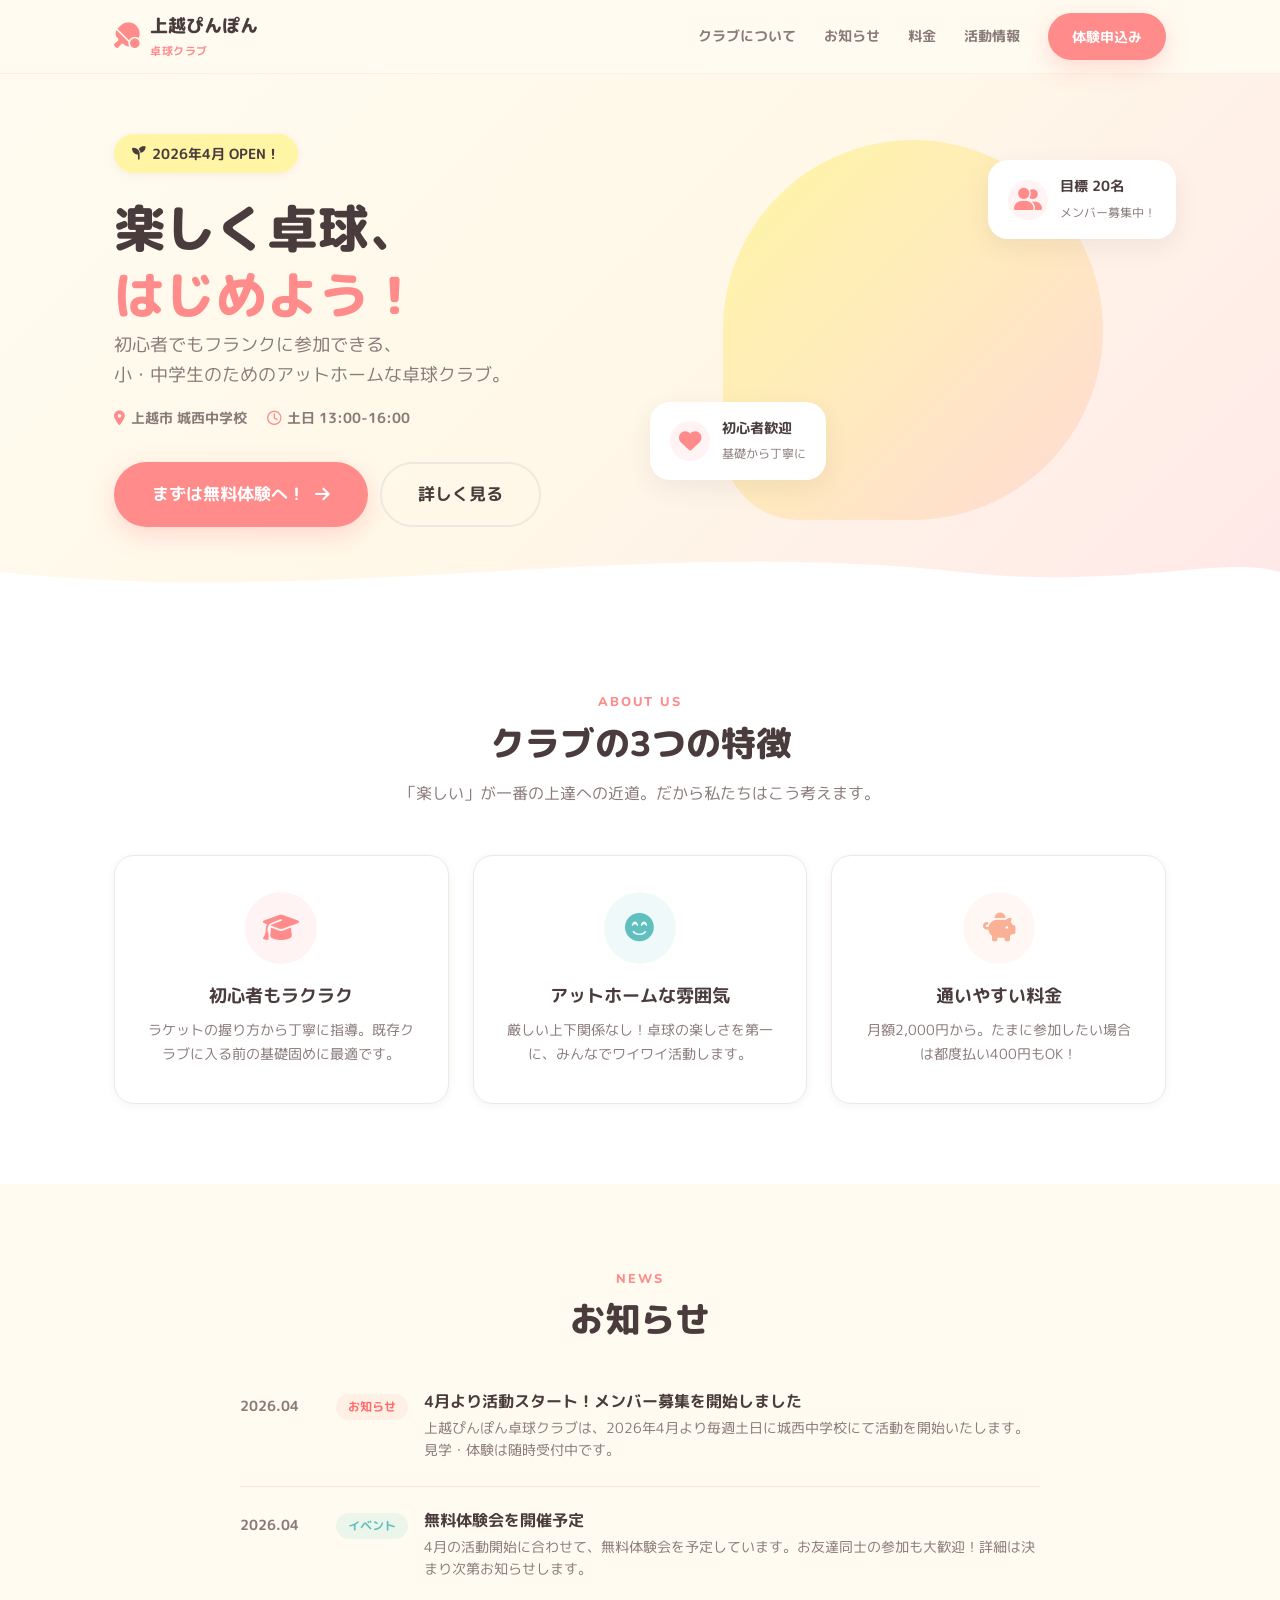
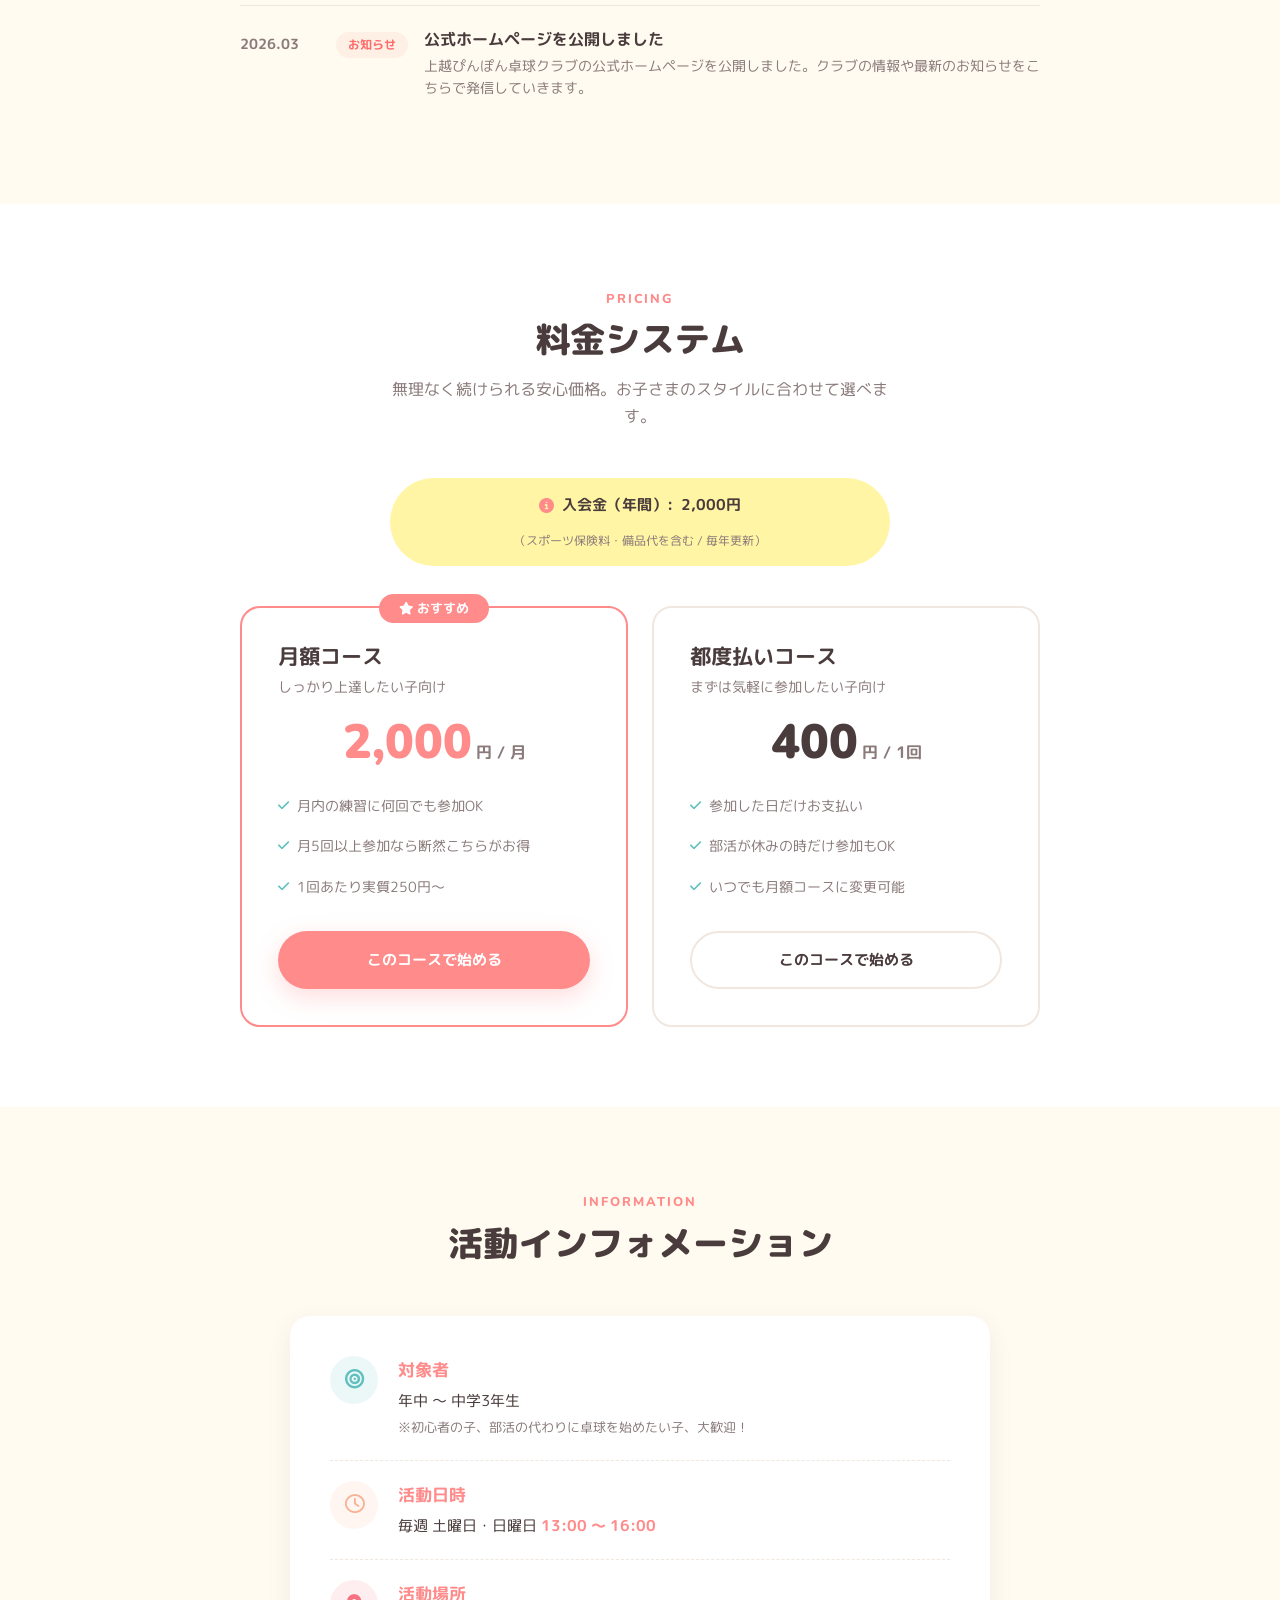
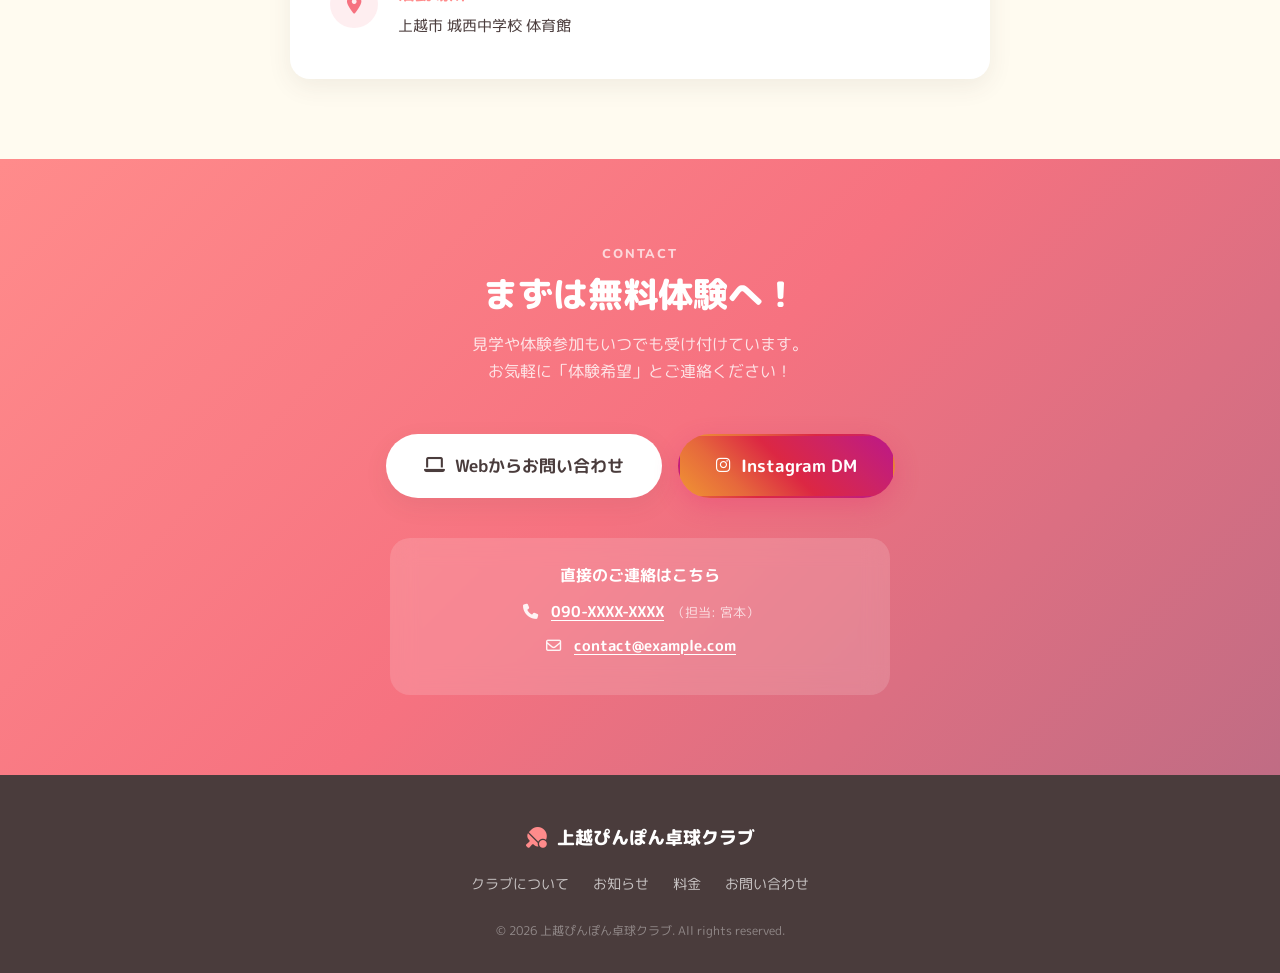
==== index.html @ fdb5f039 "Add files via upload" ====
<!DOCTYPE html>
<html lang="ja">

<head>
    <meta charset="UTF-8">
    <meta name="viewport" content="width=device-width, initial-scale=1.0">
    <title>上越ぴんぽん卓球クラブ | 初心者歓迎の小中学生向け卓球クラブ</title>
    <meta name="description" content="上越市城西中学校で活動する、小中学生向けの初心者歓迎卓球クラブ。土日13時〜16時、月額2,000円から。基礎から楽しく学べます！">
    <meta property="og:title" content="上越ぴんぽん卓球クラブ | 初心者歓迎">
    <meta property="og:description" content="上越市の小中学生向け卓球クラブ。土日開催、月額2,000円から。">
    <meta property="og:type" content="website">
    <link rel="stylesheet" href="style.css">
    <link rel="stylesheet" href="responsive.css">
    <link rel="preconnect" href="https://fonts.googleapis.com">
    <link rel="preconnect" href="https://fonts.gstatic.com" crossorigin>
    <link
        href="https://fonts.googleapis.com/css2?family=M+PLUS+Rounded+1c:wght@300;400;700;800&family=Nunito:wght@700;800&display=swap"
        rel="stylesheet">
    <link rel="stylesheet" href="https://cdnjs.cloudflare.com/ajax/libs/font-awesome/6.4.0/css/all.min.css">

    <!-- 構造化データ (SEO: Googleにクラブ情報を伝える) -->
    <script type="application/ld+json">
    {
        "@context": "https://schema.org",
        "@type": "SportsClub",
        "name": "上越ぴんぽん卓球クラブ",
        "sport": "卓球",
        "description": "上越市の小中学生向け初心者歓迎卓球クラブ",
        "address": {
            "@type": "PostalAddress",
            "addressLocality": "上越市",
            "addressRegion": "新潟県"
        }
    }
    </script>
</head>

<body>
    <!-- ヘッダー -->
    <header class="header">
        <div class="container header-container">
            <a href="#" class="logo">
                <span class="logo-icon"><i class="fa-solid fa-table-tennis-paddle-ball"></i></span>
                <span class="logo-text">上越ぴんぽん<span class="logo-sub">卓球クラブ</span></span>
            </a>
            <nav class="nav-links" id="navLinks">
                <a href="#about">クラブについて</a>
                <a href="#news">お知らせ</a>
                <a href="#pricing">料金</a>
                <a href="#info">活動情報</a>
                <a href="#contact" class="btn btn-primary btn-sm">体験申込み</a>
            </nav>
            <button class="hamburger" id="hamburger" aria-label="メニュー">
                <span></span><span></span><span></span>
            </button>
        </div>
    </header>

    <main>
        <!-- ヒーローセクション -->
        <section class="hero">
            <div class="container hero-container">
                <div class="hero-text">
                    <div class="badge"><i class="fa-solid fa-seedling"></i> 2026年4月 OPEN！</div>
                    <h1>楽しく卓球、<br><span class="highlight">はじめよう！</span></h1>
                    <p class="hero-desc">初心者でもフランクに参加できる、<br>小・中学生のためのアットホームな卓球クラブ。</p>
                    <div class="hero-meta">
                        <span><i class="fa-solid fa-location-dot"></i> 上越市 城西中学校</span>
                        <span><i class="fa-regular fa-clock"></i> 土日 13:00-16:00</span>
                    </div>
                    <div class="hero-actions">
                        <a href="#contact" class="btn btn-primary btn-lg">まずは無料体験へ！ <i
                                class="fa-solid fa-arrow-right"></i></a>
                        <a href="#about" class="btn btn-outline btn-lg">詳しく見る</a>
                    </div>
                </div>
                <div class="hero-visual">
                    <div class="hero-img-wrapper">
                        <img src="hero-illustration.png" alt="卓球を楽しむ子どもたちのイラスト" class="hero-img"
                            onerror="this.style.display='none'">
                    </div>
                    <div class="floating-card floating-card-1">
                        <i class="fa-solid fa-user-group"></i>
                        <div>
                            <strong>目標 20名</strong>
                            <small>メンバー募集中！</small>
                        </div>
                    </div>
                    <div class="floating-card floating-card-2">
                        <i class="fa-solid fa-heart"></i>
                        <div>
                            <strong>初心者歓迎</strong>
                            <small>基礎から丁寧に</small>
                        </div>
                    </div>
                </div>
            </div>
            <div class="hero-wave">
                <svg viewBox="0 0 1440 120" preserveAspectRatio="none">
                    <path d="M0,80 C360,120 720,40 1080,80 C1260,100 1380,60 1440,80 L1440,120 L0,120 Z"
                        fill="#ffffff" />
                </svg>
            </div>
        </section>

        <!-- クラブについてセクション -->
        <section id="about" class="section section-white">
            <div class="container">
                <div class="section-header">
                    <span class="section-label">About Us</span>
                    <h2 class="section-title">クラブの3つの特徴</h2>
                    <p class="section-subtitle">「楽しい」が一番の上達への近道。だから私たちはこう考えます。</p>
                </div>
                <div class="feature-grid">
                    <div class="feature-card">
                        <div class="feature-icon-wrap" style="--accent: #FF8B8B;">
                            <i class="fa-solid fa-graduation-cap"></i>
                        </div>
                        <h3>初心者もラクラク</h3>
                        <p>ラケットの握り方から丁寧に指導。既存クラブに入る前の基礎固めに最適です。</p>
                    </div>
                    <div class="feature-card">
                        <div class="feature-icon-wrap" style="--accent: #61C0BF;">
                            <i class="fa-solid fa-face-smile-beam"></i>
                        </div>
                        <h3>アットホームな雰囲気</h3>
                        <p>厳しい上下関係なし！卓球の楽しさを第一に、みんなでワイワイ活動します。</p>
                    </div>
                    <div class="feature-card">
                        <div class="feature-icon-wrap" style="--accent: #F8B195;">
                            <i class="fa-solid fa-piggy-bank"></i>
                        </div>
                        <h3>通いやすい料金</h3>
                        <p>月額2,000円から。たまに参加したい場合は都度払い400円もOK！</p>
                    </div>
                </div>
            </div>
        </section>

        <!-- ニュースセクション -->
        <section id="news" class="section section-cream">
            <div class="container">
                <div class="section-header">
                    <span class="section-label">News</span>
                    <h2 class="section-title">お知らせ</h2>
                </div>
                <div class="news-list">
                    <article class="news-item">
                        <div class="news-date">
                            <span class="news-month">2026.04</span>
                        </div>
                        <div class="news-tag tag-info">お知らせ</div>
                        <div class="news-content">
                            <h3>4月より活動スタート！メンバー募集を開始しました</h3>
                            <p>上越ぴんぽん卓球クラブは、2026年4月より毎週土日に城西中学校にて活動を開始いたします。見学・体験は随時受付中です。</p>
                        </div>
                    </article>
                    <article class="news-item">
                        <div class="news-date">
                            <span class="news-month">2026.04</span>
                        </div>
                        <div class="news-tag tag-event">イベント</div>
                        <div class="news-content">
                            <h3>無料体験会を開催予定</h3>
                            <p>4月の活動開始に合わせて、無料体験会を予定しています。お友達同士の参加も大歓迎！詳細は決まり次第お知らせします。</p>
                        </div>
                    </article>
                    <article class="news-item">
                        <div class="news-date">
                            <span class="news-month">2026.03</span>
                        </div>
                        <div class="news-tag tag-info">お知らせ</div>
                        <div class="news-content">
                            <h3>公式ホームページを公開しました</h3>
                            <p>上越ぴんぽん卓球クラブの公式ホームページを公開しました。クラブの情報や最新のお知らせをこちらで発信していきます。</p>
                        </div>
                    </article>
                </div>
            </div>
        </section>

        <!-- 料金セクション -->
        <section id="pricing" class="section section-white">
            <div class="container">
                <div class="section-header">
                    <span class="section-label">Pricing</span>
                    <h2 class="section-title">料金システム</h2>
                    <p class="section-subtitle">無理なく続けられる安心価格。お子さまのスタイルに合わせて選べます。</p>
                </div>

                <div class="pricing-initial">
                    <i class="fa-solid fa-circle-info"></i>
                    入会金（年間）: <strong>2,000円</strong>
                    <span class="pricing-note">（スポーツ保険料・備品代を含む / 毎年更新）</span>
                </div>

                <div class="pricing-grid">
                    <div class="pricing-card pricing-card-recommended">
                        <div class="pricing-recommend-label"><i class="fa-solid fa-star"></i> おすすめ</div>
                        <div class="pricing-card-header">
                            <h3>月額コース</h3>
                            <p class="pricing-desc">しっかり上達したい子向け</p>
                        </div>
                        <div class="pricing-amount">
                            <span class="pricing-number">2,000</span>
                            <span class="pricing-unit">円 / 月</span>
                        </div>
                        <ul class="pricing-features">
                            <li><i class="fa-solid fa-check"></i> 月内の練習に何回でも参加OK</li>
                            <li><i class="fa-solid fa-check"></i> 月5回以上参加なら断然こちらがお得</li>
                            <li><i class="fa-solid fa-check"></i> 1回あたり実質250円〜</li>
                        </ul>
                        <a href="#contact" class="btn btn-primary btn-block">このコースで始める</a>
                    </div>

                    <div class="pricing-card">
                        <div class="pricing-card-header">
                            <h3>都度払いコース</h3>
                            <p class="pricing-desc">まずは気軽に参加したい子向け</p>
                        </div>
                        <div class="pricing-amount">
                            <span class="pricing-number">400</span>
                            <span class="pricing-unit">円 / 1回</span>
                        </div>
                        <ul class="pricing-features">
                            <li><i class="fa-solid fa-check"></i> 参加した日だけお支払い</li>
                            <li><i class="fa-solid fa-check"></i> 部活が休みの時だけ参加もOK</li>
                            <li><i class="fa-solid fa-check"></i> いつでも月額コースに変更可能</li>
                        </ul>
                        <a href="#contact" class="btn btn-outline btn-block">このコースで始める</a>
                    </div>
                </div>
            </div>
        </section>

        <!-- 活動インフォメーションセクション -->
        <section id="info" class="section section-cream">
            <div class="container">
                <div class="section-header">
                    <span class="section-label">Information</span>
                    <h2 class="section-title">活動インフォメーション</h2>
                </div>
                <div class="info-card">
                    <div class="info-row">
                        <div class="info-icon" style="--accent: #61C0BF;"><i class="fa-solid fa-bullseye"></i></div>
                        <div class="info-body">
                            <strong>対象者</strong>
                            <p>年中 〜 中学3年生<br><small>※初心者の子、部活の代わりに卓球を始めたい子、大歓迎！</small></p>
                        </div>
                    </div>
                    <hr class="info-divider">
                    <div class="info-row">
                        <div class="info-icon" style="--accent: #F8B195;"><i class="fa-regular fa-clock"></i></div>
                        <div class="info-body">
                            <strong>活動日時</strong>
                            <p>毎週 土曜日・日曜日 <span class="text-accent">13:00 〜 16:00</span></p>
                        </div>
                    </div>
                    <hr class="info-divider">
                    <div class="info-row">
                        <div class="info-icon" style="--accent: #F67280;"><i class="fa-solid fa-location-dot"></i></div>
                        <div class="info-body">
                            <strong>活動場所</strong>
                            <p>上越市 城西中学校 体育館</p>
                        </div>
                    </div>
                </div>
            </div>
        </section>

        <!-- お問い合わせセクション -->
        <section id="contact" class="section section-contact">
            <div class="container">
                <div class="section-header">
                    <span class="section-label" style="color: rgba(255,255,255,0.7);">Contact</span>
                    <h2 class="section-title" style="color: white;">まずは無料体験へ！</h2>
                    <p class="section-subtitle" style="color: rgba(255,255,255,0.8);">
                        見学や体験参加もいつでも受け付けています。<br>お気軽に「体験希望」とご連絡ください！</p>
                </div>

                <div class="contact-buttons">
                    <a href="#" class="btn btn-white btn-lg"><i class="fa-solid fa-laptop"></i> Webからお問い合わせ</a>
                    <a href="#" class="btn btn-instagram btn-lg"><i class="fa-brands fa-instagram"></i> Instagram DM</a>
                </div>

                <div class="contact-direct">
                    <h3>直接のご連絡はこちら</h3>
                    <div class="contact-items">
                        <p><i class="fa-solid fa-phone"></i> <a href="tel:090-0000-0000">090-XXXX-XXXX</a> <small>（担当:
                                宮本）</small></p>
                        <p><i class="fa-regular fa-envelope"></i> <a
                                href="mailto:example@example.com">contact@example.com</a></p>
                    </div>
                </div>
            </div>
        </section>
    </main>

    <!-- フッター -->
    <footer class="footer">
        <div class="container footer-container">
            <div class="footer-logo">
                <i class="fa-solid fa-table-tennis-paddle-ball"></i>
                <span>上越ぴんぽん卓球クラブ</span>
            </div>
            <div class="footer-links">
                <a href="#about">クラブについて</a>
                <a href="#news">お知らせ</a>
                <a href="#pricing">料金</a>
                <a href="#contact">お問い合わせ</a>
            </div>
            <p class="footer-copy">&copy; 2026 上越ぴんぽん卓球クラブ. All rights reserved.</p>
        </div>
    </footer>

    <!-- スクリプト -->
    <script>
        // スクロールアニメーション
        document.addEventListener("DOMContentLoaded", () => {
            const observer = new IntersectionObserver((entries) => {
                entries.forEach((entry) => {
                    if (entry.isIntersecting) {
                        entry.target.classList.add("visible");
                    }
                });
            }, { threshold: 0.1 });

            document.querySelectorAll('.section, .feature-card, .news-item, .pricing-card, .info-row').forEach((el) => {
                el.classList.add('fade-in');
                observer.observe(el);
            });

            // ハンバーガーメニュー (スマホ用)
            const hamburger = document.getElementById('hamburger');
            const navLinks = document.getElementById('navLinks');
            hamburger.addEventListener('click', () => {
                hamburger.classList.toggle('active');
                navLinks.classList.toggle('open');
            });

            // スムーススクロール
            document.querySelectorAll('a[href^="#"]').forEach(anchor => {
                anchor.addEventListener('click', function (e) {
                    e.preventDefault();
                    const target = document.querySelector(this.getAttribute('href'));
                    if (target) {
                        target.scrollIntoView({ behavior: 'smooth', block: 'start' });
                        // スマホ時はメニューを閉じる
                        hamburger.classList.remove('active');
                        navLinks.classList.remove('open');
                    }
                });
            });
        });
    </script>
</body>

</html>
---- style.css ----
/* === 上越ぴんぽん卓球クラブ - メインスタイルシート === */

/* カラーパレット (案4: ウォーム・アットホーム / イエロー系) */
:root {
    --color-primary: #FF8B8B;
    --color-primary-dark: #FF6B6B;
    --color-primary-light: rgba(255, 139, 139, 0.1);
    --color-secondary: #FFF5A5;
    --color-secondary-dark: #FFE066;
    --color-bg: #FFFBF0;
    --color-white: #FFFFFF;
    --color-text: #4A3C3C;
    --color-text-light: #8A7A7A;
    --color-border: #F0E8E0;
    --color-accent-teal: #61C0BF;
    --color-accent-peach: #F8B195;
    --color-accent-rose: #F67280;

    --font-body: 'M PLUS Rounded 1c', sans-serif;
    --font-heading: 'Nunito', 'M PLUS Rounded 1c', sans-serif;

    --shadow-sm: 0 2px 8px rgba(74, 60, 60, 0.06);
    --shadow-md: 0 8px 24px rgba(74, 60, 60, 0.08);
    --shadow-lg: 0 16px 48px rgba(74, 60, 60, 0.12);
    --shadow-primary: 0 8px 24px rgba(255, 139, 139, 0.3);

    --radius-sm: 12px;
    --radius-md: 20px;
    --radius-lg: 28px;
    --radius-full: 50px;

    --transition: 0.3s cubic-bezier(0.4, 0, 0.2, 1);
}

/* リセットとベース */
*,
*::before,
*::after {
    margin: 0;
    padding: 0;
    box-sizing: border-box;
}

html {
    scroll-behavior: smooth;
    scroll-padding-top: 80px;
}

body {
    font-family: var(--font-body);
    background-color: var(--color-bg);
    color: var(--color-text);
    line-height: 1.7;
    overflow-x: hidden;
    -webkit-font-smoothing: antialiased;
}

.container {
    max-width: 1100px;
    margin: 0 auto;
    padding: 0 24px;
}

img {
    max-width: 100%;
    height: auto;
}

a {
    color: inherit;
    text-decoration: none;
}

/* タイポグラフィ */
h1,
h2,
h3,
h4 {
    font-family: var(--font-heading);
    color: var(--color-text);
    line-height: 1.3;
}

h1 {
    font-size: clamp(2.2rem, 5vw, 3.2rem);
    font-weight: 800;
}

h2 {
    font-size: clamp(1.6rem, 3vw, 2.2rem);
    font-weight: 800;
}

h3 {
    font-size: 1.15rem;
    font-weight: 700;
}

.highlight {
    color: var(--color-primary);
}

.text-accent {
    color: var(--color-primary);
    font-weight: 700;
}

/* ===================== ボタン ===================== */
.btn {
    display: inline-flex;
    align-items: center;
    justify-content: center;
    gap: 10px;
    padding: 14px 32px;
    border-radius: var(--radius-full);
    font-family: var(--font-body);
    font-weight: 700;
    font-size: 0.95rem;
    border: 2px solid transparent;
    cursor: pointer;
    transition: var(--transition);
    text-decoration: none;
}

.btn-primary {
    background: var(--color-primary);
    color: var(--color-white);
    box-shadow: var(--shadow-primary);
}

.btn-primary:hover {
    background: var(--color-primary-dark);
    transform: translateY(-3px);
    box-shadow: 0 12px 32px rgba(255, 107, 107, 0.4);
}

.btn-outline {
    background: transparent;
    color: var(--color-text);
    border-color: var(--color-border);
}

.btn-outline:hover {
    border-color: var(--color-primary);
    color: var(--color-primary);
    transform: translateY(-2px);
}

.btn-white {
    background: var(--color-white);
    color: var(--color-text);
    box-shadow: var(--shadow-md);
}

.btn-white:hover {
    transform: translateY(-3px);
    box-shadow: var(--shadow-lg);
}

.btn-instagram {
    background: linear-gradient(45deg, #f09433, #e6683c, #dc2743, #cc2366, #bc1888);
    color: white;
    box-shadow: 0 8px 24px rgba(225, 48, 108, 0.3);
}

.btn-instagram:hover {
    transform: translateY(-3px);
    box-shadow: 0 12px 32px rgba(225, 48, 108, 0.4);
}

.btn-sm {
    padding: 10px 22px;
    font-size: 0.85rem;
}

.btn-lg {
    padding: 16px 36px;
    font-size: 1.05rem;
}

.btn-block {
    width: 100%;
}

/* ===================== ヘッダー ===================== */
.header {
    background: rgba(255, 251, 240, 0.92);
    backdrop-filter: blur(16px);
    -webkit-backdrop-filter: blur(16px);
    position: sticky;
    top: 0;
    z-index: 1000;
    padding: 12px 0;
    border-bottom: 1px solid rgba(240, 232, 224, 0.5);
}

.header-container {
    display: flex;
    justify-content: space-between;
    align-items: center;
}

.logo {
    display: flex;
    align-items: center;
    gap: 10px;
    font-family: var(--font-heading);
    font-weight: 800;
    font-size: 1.1rem;
    text-decoration: none;
    color: var(--color-text);
}

.logo-icon {
    font-size: 1.6rem;
    color: var(--color-primary);
}

.logo-sub {
    display: block;
    font-size: 0.7rem;
    font-weight: 700;
    color: var(--color-primary);
    letter-spacing: 0.05em;
}

.nav-links {
    display: flex;
    align-items: center;
    gap: 28px;
}

.nav-links a:not(.btn) {
    font-weight: 700;
    font-size: 0.9rem;
    color: var(--color-text-light);
    transition: var(--transition);
    position: relative;
}

.nav-links a:not(.btn)::after {
    content: '';
    position: absolute;
    bottom: -4px;
    left: 0;
    width: 0;
    height: 2px;
    background: var(--color-primary);
    transition: width var(--transition);
    border-radius: 1px;
}

.nav-links a:not(.btn):hover {
    color: var(--color-primary);
}

.nav-links a:not(.btn):hover::after {
    width: 100%;
}

/* ハンバーガーメニュー */
.hamburger {
    display: none;
    flex-direction: column;
    gap: 5px;
    background: none;
    border: none;
    cursor: pointer;
    padding: 8px;
}

.hamburger span {
    display: block;
    width: 24px;
    height: 2px;
    background: var(--color-text);
    border-radius: 2px;
    transition: var(--transition);
}

.hamburger.active span:nth-child(1) {
    transform: rotate(45deg) translate(5px, 5px);
}

.hamburger.active span:nth-child(2) {
    opacity: 0;
}

.hamburger.active span:nth-child(3) {
    transform: rotate(-45deg) translate(5px, -5px);
}

/* ===================== ヒーロー ===================== */
.hero {
    padding: 60px 0 0;
    position: relative;
    overflow: hidden;
    background: linear-gradient(135deg, var(--color-bg) 0%, #FFF8E8 50%, #FFE8E8 100%);
}

.hero-container {
    display: flex;
    align-items: center;
    justify-content: space-between;
    gap: 40px;
    position: relative;
    z-index: 2;
    padding-bottom: 80px;
}

.hero-text {
    flex: 1;
    max-width: 520px;
}

.badge {
    display: inline-flex;
    align-items: center;
    gap: 6px;
    background: var(--color-secondary);
    color: var(--color-text);
    padding: 8px 18px;
    border-radius: var(--radius-full);
    font-weight: 700;
    font-size: 0.85rem;
    margin-bottom: 24px;
    box-shadow: var(--shadow-sm);
}

.hero-desc {
    font-size: 1.1rem;
    color: var(--color-text-light);
    margin-bottom: 16px;
}

.hero-meta {
    display: flex;
    gap: 20px;
    margin-bottom: 32px;
    flex-wrap: wrap;
}

.hero-meta span {
    display: inline-flex;
    align-items: center;
    gap: 6px;
    font-weight: 700;
    font-size: 0.9rem;
    color: var(--color-text-light);
}

.hero-meta i {
    color: var(--color-primary);
}

.hero-actions {
    display: flex;
    gap: 12px;
    flex-wrap: wrap;
}

/* ヒーロー右側ビジュアル */
.hero-visual {
    flex: 1;
    position: relative;
    min-height: 350px;
    display: flex;
    align-items: center;
    justify-content: center;
}

.hero-img-wrapper {
    width: 380px;
    height: 380px;
    border-radius: 50% 50% 50% 20%;
    background: linear-gradient(135deg, var(--color-secondary) 0%, rgba(255, 139, 139, 0.2) 100%);
    display: flex;
    align-items: center;
    justify-content: center;
    overflow: hidden;
    position: relative;
}

.hero-img {
    width: 90%;
    height: 90%;
    object-fit: cover;
    border-radius: inherit;
}

/* ヒーローのフロートカード */
.floating-card {
    position: absolute;
    background: var(--color-white);
    padding: 14px 20px;
    border-radius: var(--radius-md);
    box-shadow: var(--shadow-md);
    display: flex;
    align-items: center;
    gap: 12px;
    z-index: 10;
}

.floating-card i {
    font-size: 1.4rem;
    color: var(--color-primary);
    width: 40px;
    height: 40px;
    display: flex;
    align-items: center;
    justify-content: center;
    background: var(--color-primary-light);
    border-radius: 50%;
}

.floating-card strong {
    display: block;
    font-size: 0.85rem;
}

.floating-card small {
    color: var(--color-text-light);
    font-size: 0.75rem;
}

.floating-card-1 {
    top: 20px;
    right: -10px;
    animation: floatCard 4s ease-in-out infinite;
}

.floating-card-2 {
    bottom: 40px;
    left: -10px;
    animation: floatCard 5s ease-in-out infinite reverse;
}

@keyframes floatCard {

    0%,
    100% {
        transform: translateY(0);
    }

    50% {
        transform: translateY(-12px);
    }
}

/* ヒーローの波 */
.hero-wave {
    position: absolute;
    bottom: -1px;
    left: 0;
    width: 100%;
    z-index: 1;
}

.hero-wave svg {
    display: block;
    width: 100%;
    height: auto;
}

/* ===================== セクション共通 ===================== */
.section {
    padding: 80px 0;
}

.section-white {
    background: var(--color-white);
}

.section-cream {
    background: var(--color-bg);
}

.section-header {
    text-align: center;
    margin-bottom: 48px;
}

.section-label {
    display: inline-block;
    font-family: var(--font-heading);
    font-weight: 800;
    font-size: 0.8rem;
    text-transform: uppercase;
    letter-spacing: 0.15em;
    color: var(--color-primary);
    margin-bottom: 8px;
}

.section-title {
    text-align: center;
    margin-bottom: 12px;
}

.section-subtitle {
    color: var(--color-text-light);
    font-size: 1rem;
    max-width: 500px;
    margin: 0 auto;
}

/* ===================== 特徴カード ===================== */
.feature-grid {
    display: grid;
    grid-template-columns: repeat(3, 1fr);
    gap: 24px;
}

.feature-card {
    background: var(--color-white);
    padding: 36px 28px;
    border-radius: var(--radius-md);
    text-align: center;
    box-shadow: var(--shadow-sm);
    border: 1px solid var(--color-border);
    transition: var(--transition);
}

.feature-card:hover {
    transform: translateY(-8px);
    box-shadow: var(--shadow-lg);
    border-color: transparent;
}

.feature-icon-wrap {
    width: 72px;
    height: 72px;
    border-radius: 50%;
    display: flex;
    align-items: center;
    justify-content: center;
    margin: 0 auto 20px;
    font-size: 1.8rem;
    color: var(--accent);
    background: color-mix(in srgb, var(--accent) 10%, transparent);
}

.feature-card h3 {
    margin-bottom: 10px;
}

.feature-card p {
    color: var(--color-text-light);
    font-size: 0.9rem;
}

/* ===================== ニュース ===================== */
.news-list {
    max-width: 800px;
    margin: 0 auto;
}

.news-item {
    display: flex;
    align-items: flex-start;
    gap: 16px;
    padding: 24px 0;
    border-bottom: 1px solid var(--color-border);
    transition: var(--transition);
}

.news-item:first-child {
    padding-top: 0;
}

.news-item:last-child {
    border-bottom: none;
}

.news-item:hover {
    padding-left: 8px;
}

.news-date {
    flex-shrink: 0;
    min-width: 80px;
}

.news-month {
    font-weight: 700;
    font-size: 0.85rem;
    color: var(--color-text-light);
}

.news-tag {
    flex-shrink: 0;
    padding: 3px 12px;
    border-radius: var(--radius-full);
    font-size: 0.75rem;
    font-weight: 700;
    margin-top: 2px;
}

.tag-info {
    background: var(--color-primary-light);
    color: var(--color-primary-dark);
}

.tag-event {
    background: rgba(97, 192, 191, 0.12);
    color: var(--color-accent-teal);
}

.news-content h3 {
    font-size: 1rem;
    margin-bottom: 4px;
}

.news-content p {
    font-size: 0.88rem;
    color: var(--color-text-light);
    line-height: 1.6;
}

/* ===================== 料金 ===================== */
.pricing-initial {
    text-align: center;
    background: var(--color-secondary);
    padding: 14px 24px;
    border-radius: var(--radius-full);
    font-size: 0.95rem;
    font-weight: 700;
    max-width: 500px;
    margin: 0 auto 40px;
    display: flex;
    align-items: center;
    justify-content: center;
    gap: 8px;
    flex-wrap: wrap;
}

.pricing-initial i {
    color: var(--color-primary);
}

.pricing-note {
    display: block;
    width: 100%;
    font-size: 0.78rem;
    font-weight: 400;
    color: var(--color-text-light);
    margin-top: 4px;
}

.pricing-grid {
    display: grid;
    grid-template-columns: repeat(2, 1fr);
    gap: 24px;
    max-width: 800px;
    margin: 0 auto;
}

.pricing-card {
    background: var(--color-white);
    padding: 36px;
    border-radius: var(--radius-md);
    border: 2px solid var(--color-border);
    transition: var(--transition);
    position: relative;
}

.pricing-card:hover {
    transform: translateY(-6px);
    box-shadow: var(--shadow-lg);
}

.pricing-card-recommended {
    border-color: var(--color-primary);
}

.pricing-recommend-label {
    position: absolute;
    top: -14px;
    left: 50%;
    transform: translateX(-50%);
    background: var(--color-primary);
    color: white;
    padding: 4px 20px;
    border-radius: var(--radius-full);
    font-size: 0.8rem;
    font-weight: 700;
    white-space: nowrap;
}

.pricing-card-header h3 {
    font-size: 1.3rem;
    margin-bottom: 4px;
}

.pricing-desc {
    font-size: 0.85rem;
    color: var(--color-text-light);
    margin-bottom: 16px;
}

.pricing-amount {
    margin: 20px 0;
    text-align: center;
}

.pricing-number {
    font-size: 3rem;
    font-weight: 900;
    font-family: var(--font-heading);
    color: var(--color-primary);
    line-height: 1;
}

.pricing-unit {
    font-size: 1rem;
    font-weight: 700;
    color: var(--color-text-light);
}

.pricing-card:not(.pricing-card-recommended) .pricing-number {
    color: var(--color-text);
}

.pricing-features {
    list-style: none;
    margin-bottom: 24px;
}

.pricing-features li {
    padding: 8px 0;
    font-size: 0.9rem;
    color: var(--color-text-light);
    display: flex;
    align-items: center;
    gap: 8px;
}

.pricing-features i {
    color: var(--color-accent-teal);
    font-size: 0.8rem;
}

/* ===================== 活動情報 ===================== */
.info-card {
    background: var(--color-white);
    padding: 40px;
    border-radius: var(--radius-md);
    box-shadow: var(--shadow-md);
    max-width: 700px;
    margin: 0 auto;
}

.info-row {
    display: flex;
    align-items: flex-start;
    gap: 20px;
}

.info-icon {
    width: 48px;
    height: 48px;
    border-radius: 50%;
    display: flex;
    align-items: center;
    justify-content: center;
    font-size: 1.2rem;
    flex-shrink: 0;
    color: var(--accent);
    background: color-mix(in srgb, var(--accent) 12%, transparent);
}

.info-body strong {
    display: block;
    font-size: 1.05rem;
    color: var(--color-primary);
    margin-bottom: 4px;
}

.info-body p {
    color: var(--color-text);
    font-size: 0.95rem;
}

.info-body small {
    color: var(--color-text-light);
}

.info-divider {
    border: none;
    border-top: 1px dashed var(--color-border);
    margin: 20px 0;
}

/* ===================== お問い合わせ ===================== */
.section-contact {
    background: linear-gradient(135deg, #FF8B8B 0%, #F67280 50%, #C06C84 100%);
    padding: 80px 0;
}

.contact-buttons {
    display: flex;
    gap: 16px;
    justify-content: center;
    flex-wrap: wrap;
    margin-bottom: 40px;
}

.contact-direct {
    background: rgba(255, 255, 255, 0.15);
    backdrop-filter: blur(12px);
    padding: 28px 36px;
    border-radius: var(--radius-md);
    max-width: 500px;
    margin: 0 auto;
    text-align: center;
}

.contact-direct h3 {
    color: white;
    font-size: 1rem;
    margin-bottom: 12px;
}

.contact-items p {
    color: rgba(255, 255, 255, 0.9);
    margin-bottom: 8px;
    font-size: 0.95rem;
}

.contact-items i {
    margin-right: 8px;
    width: 18px;
    text-align: center;
}

.contact-items a {
    color: white;
    font-weight: 700;
    text-decoration: underline;
    text-underline-offset: 3px;
}

.contact-items small {
    color: rgba(255, 255, 255, 0.7);
    margin-left: 4px;
}

/* ===================== フッター ===================== */
.footer {
    background: var(--color-text);
    color: rgba(255, 255, 255, 0.7);
    padding: 48px 0 32px;
}

.footer-container {
    text-align: center;
}

.footer-logo {
    display: flex;
    align-items: center;
    justify-content: center;
    gap: 10px;
    font-weight: 800;
    font-size: 1.1rem;
    color: white;
    margin-bottom: 20px;
}

.footer-logo i {
    color: var(--color-primary);
    font-size: 1.3rem;
}

.footer-links {
    display: flex;
    gap: 24px;
    justify-content: center;
    flex-wrap: wrap;
    margin-bottom: 24px;
}

.footer-links a {
    font-size: 0.85rem;
    transition: var(--transition);
}

.footer-links a:hover {
    color: white;
}

.footer-copy {
    font-size: 0.78rem;
    color: rgba(255, 255, 255, 0.4);
}

/* ===================== アニメーション ===================== */
.fade-in {
    opacity: 0;
    transform: translateY(24px);
    transition: opacity 0.7s ease-out, transform 0.7s ease-out;
}

.fade-in.visible {
    opacity: 1;
    transform: translateY(0);
}

/* フィーチャーカードの段差アニメーション */
.feature-card.fade-in:nth-child(2) {
    transition-delay: 0.1s;
}

.feature-card.fade-in:nth-child(3) {
    transition-delay: 0.2s;
}

/* ニュースアイテムの段差アニメーション */
.news-item.fade-in:nth-child(2) {
    transition-delay: 0.1s;
}

.news-item.fade-in:nth-child(3) {
    transition-delay: 0.2s;
}

/* ===================== レスポンシブ ===================== */
@media (max-width: 768px) {
    .nav-links {
        display: none;
        position: absolute;
        top: 100%;
        left: 0;
        right: 0;
        background: var(--color-white);
        flex-direction: column;
        padding: 24px;
        gap: 16px;
        box-shadow: var(--shadow-lg);
        border-radius: 0 0 var(--radius-md) var(--radius-md);
    }

    .nav-links.open {
        display: flex;
    }

    .hamburger {
        display: flex;
    }

    .hero-container {
        flex-direction: column-reverse;
        text-align: center;
        padding-bottom: 40px;
    }

    .hero-text {
        max-width: 100%;
    }

    .hero-meta {
        justify-content: center;
    }

    .hero-actions {
        justify-content: center;
    }

    .hero-visual {
        min-height: 250px;
    }

    .hero-img-wrapper {
        width: 260px;
        height: 260px;
    }

    .floating-card {
        display: none;
    }

    .feature-grid {
        grid-template-columns: 1fr;
    }

    .pricing-grid {
        grid-template-columns: 1fr;
    }

    .news-item {
        flex-direction: column;
        gap: 8px;
    }

    .news-date {
        min-width: auto;
    }

    .info-card {
        padding: 24px;
    }

    .contact-direct {
        padding: 20px;
    }

    .section {
        padding: 60px 0;
    }
}

@media (max-width: 480px) {
    .container {
        padding: 0 16px;
    }

    .btn-lg {
        padding: 14px 28px;
        font-size: 0.95rem;
    }

    .hero {
        padding: 40px 0 0;
    }
}
---- responsive.css ----
/* 追加のレスポンシブ調整 */

/* タブレット表示 */
@media (min-width: 769px) and (max-width: 1024px) {
    .hero-img-wrapper {
        width: 300px;
        height: 300px;
    }

    .floating-card-1 {
        right: -20px;
    }

    .floating-card-2 {
        left: -20px;
    }
}

/* 印刷用 */
@media print {

    .header,
    .hero-wave,
    .floating-card,
    .btn,
    .hamburger,
    .footer-links {
        display: none !important;
    }

    .section-contact {
        background: #eee !important;
        color: #333 !important;
    }

    .section-contact * {
        color: #333 !important;
    }

    body {
        background: white;
    }
}
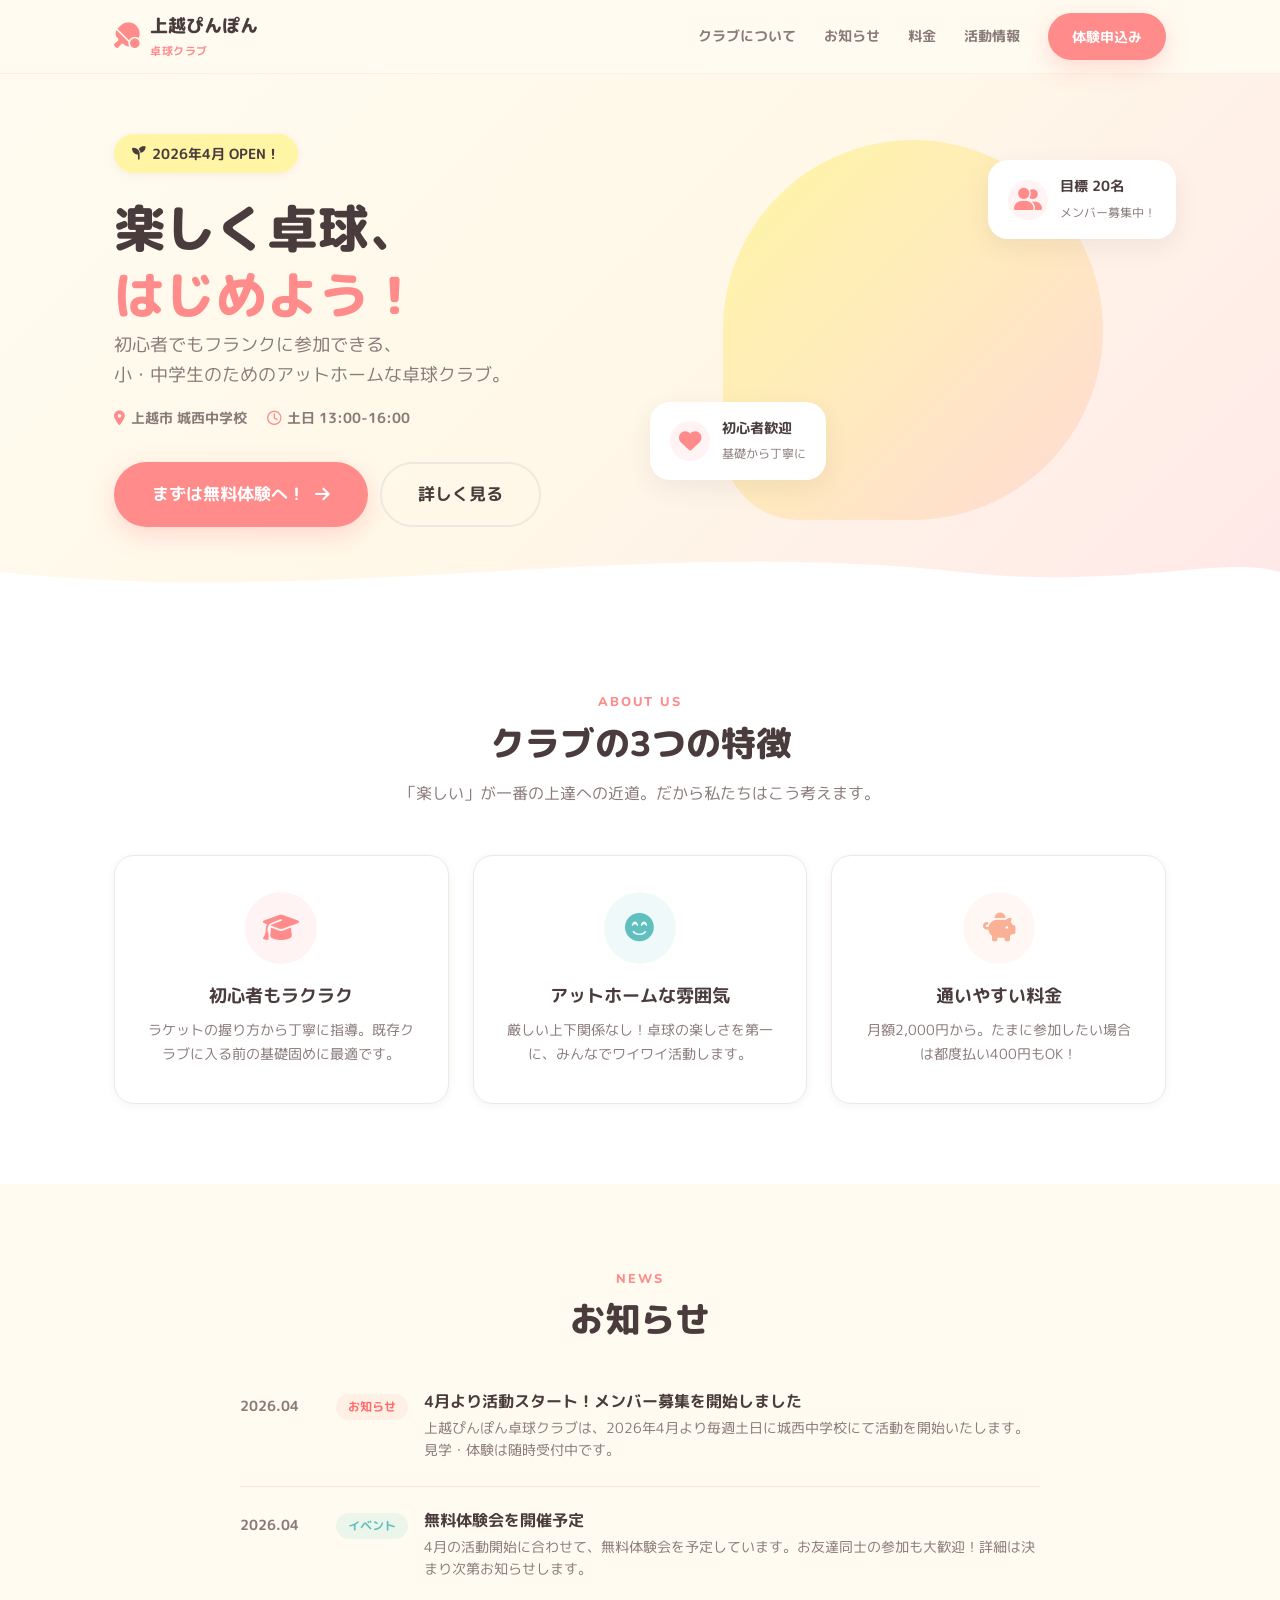
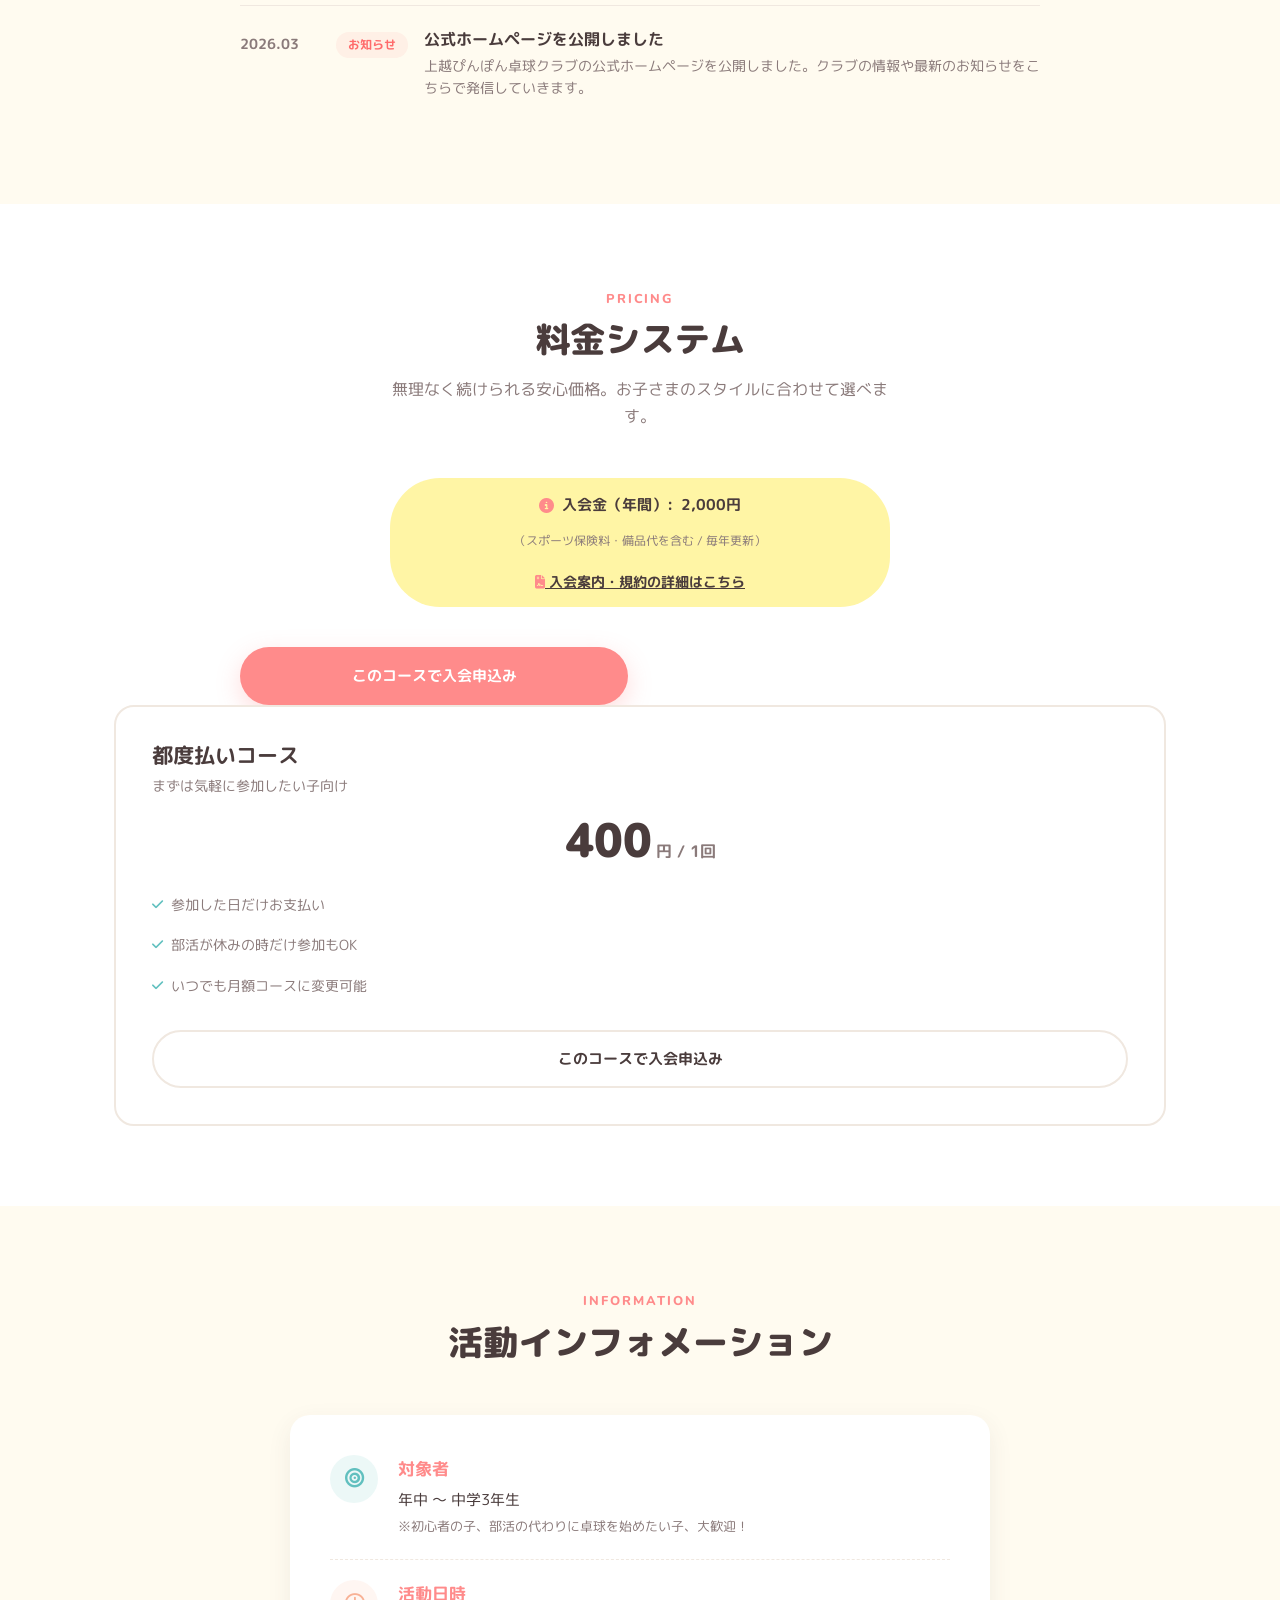
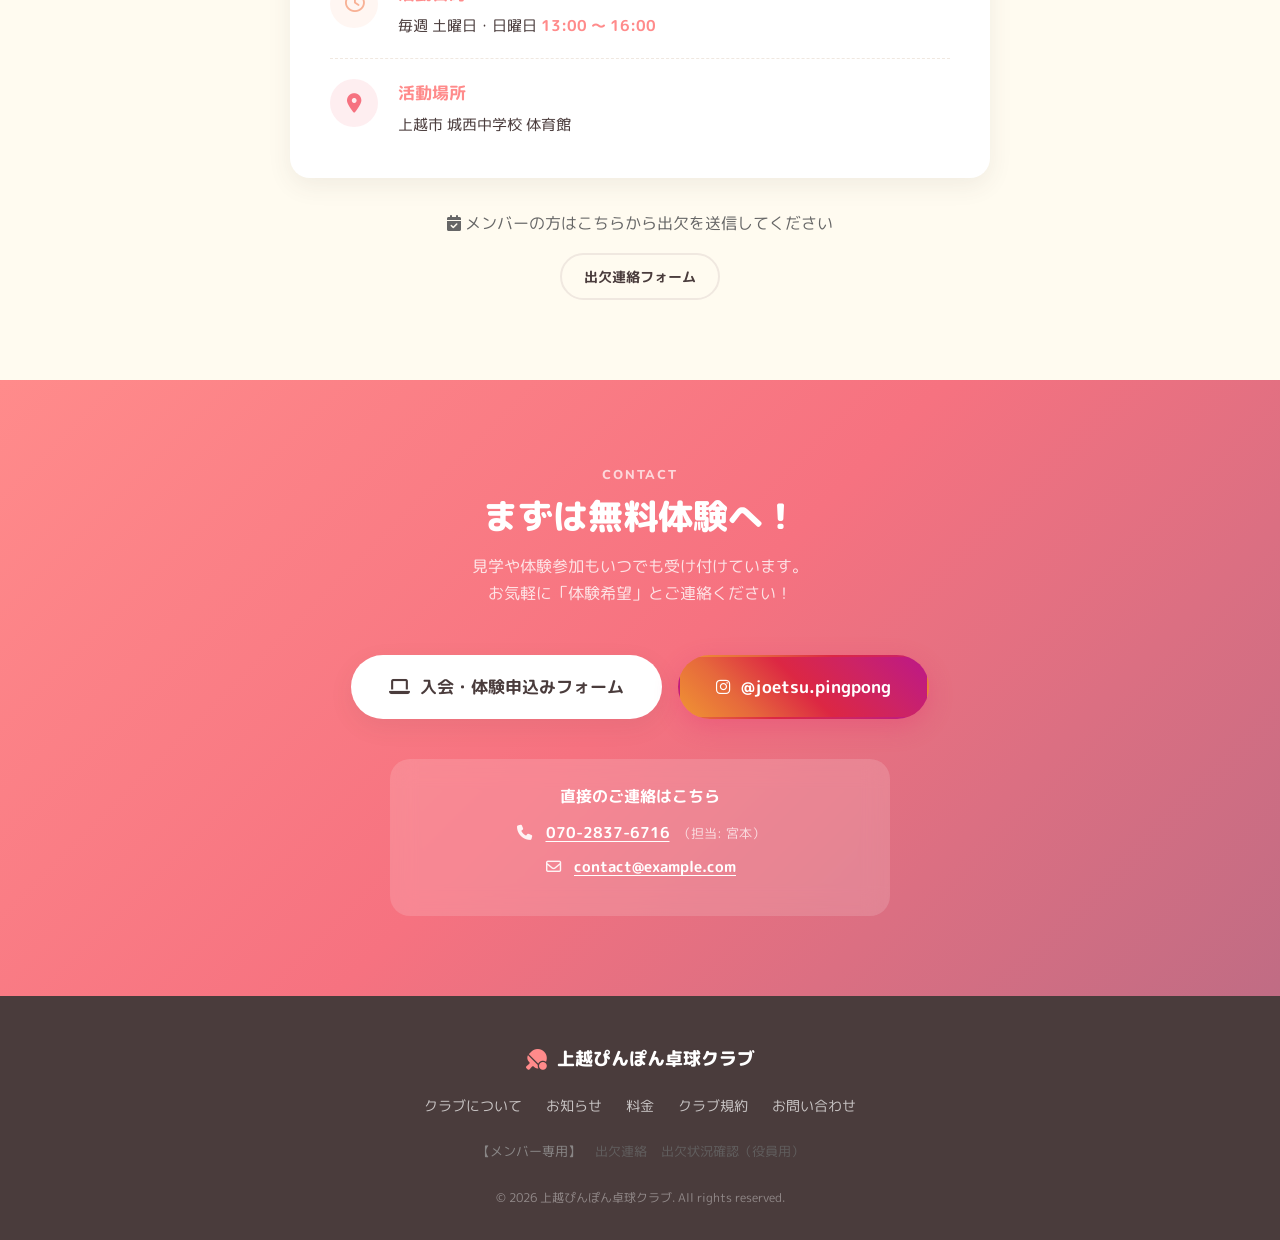
==== commit 46e51d20: "Add files via upload" ====
--- a/index.html
+++ b/index.html
@@ -192,25 +192,11 @@
                     <i class="fa-solid fa-circle-info"></i>
                     入会金（年間）: <strong>2,000円</strong>
                     <span class="pricing-note">（スポーツ保険料・備品代を含む / 毎年更新）</span>
+                    <p style="margin-top: 10px; font-size: 0.9em;"><a href="rules.html" style="color: var(--primary-color); text-decoration: underline;"><i class="fa-solid fa-file-contract"></i> 入会案内・規約の詳細はこちら</a></p>
                 </div>
 
                 <div class="pricing-grid">
-                    <div class="pricing-card pricing-card-recommended">
-                        <div class="pricing-recommend-label"><i class="fa-solid fa-star"></i> おすすめ</div>
-                        <div class="pricing-card-header">
-                            <h3>月額コース</h3>
-                            <p class="pricing-desc">しっかり上達したい子向け</p>
-                        </div>
-                        <div class="pricing-amount">
-                            <span class="pricing-number">2,000</span>
-                            <span class="pricing-unit">円 / 月</span>
-                        </div>
-                        <ul class="pricing-features">
-                            <li><i class="fa-solid fa-check"></i> 月内の練習に何回でも参加OK</li>
-                            <li><i class="fa-solid fa-check"></i> 月5回以上参加なら断然こちらがお得</li>
-                            <li><i class="fa-solid fa-check"></i> 1回あたり実質250円〜</li>
-                        </ul>
-                        <a href="#contact" class="btn btn-primary btn-block">このコースで始める</a>
+                        <a href="https://docs.google.com/forms/d/e/1FAIpQLSc_2ImWy-qFUtP0SL7zwKMkvnAmm_fpux9ys-XN0L0TLLcG7Q/viewform" class="btn btn-primary btn-block" target="_blank">このコースで入会申込み</a>
                     </div>
 
                     <div class="pricing-card">
@@ -227,7 +213,7 @@
                             <li><i class="fa-solid fa-check"></i> 部活が休みの時だけ参加もOK</li>
                             <li><i class="fa-solid fa-check"></i> いつでも月額コースに変更可能</li>
                         </ul>
-                        <a href="#contact" class="btn btn-outline btn-block">このコースで始める</a>
+                        <a href="https://docs.google.com/forms/d/e/1FAIpQLSc_2ImWy-qFUtP0SL7zwKMkvnAmm_fpux9ys-XN0L0TLLcG7Q/viewform" class="btn btn-outline btn-block" target="_blank">このコースで入会申込み</a>
                     </div>
                 </div>
             </div>
@@ -265,6 +251,11 @@
                         </div>
                     </div>
                 </div>
+                
+                <div style="text-align: center; margin-top: 2rem;">
+                    <p style="margin-bottom: 1rem; color: #666;"><i class="fa-solid fa-calendar-check"></i> メンバーの方はこちらから出欠を送信してください</p>
+                    <a href="https://docs.google.com/forms/d/1_TOZ1bChxvQgOKQtLn3md1XuQ-bk7X960iYMNjXuwIg/viewform" class="btn btn-outline btn-sm" target="_blank">出欠連絡フォーム</a>
+                </div>
             </div>
         </section>
 
@@ -279,14 +270,14 @@
                 </div>
 
                 <div class="contact-buttons">
-                    <a href="#" class="btn btn-white btn-lg"><i class="fa-solid fa-laptop"></i> Webからお問い合わせ</a>
-                    <a href="#" class="btn btn-instagram btn-lg"><i class="fa-brands fa-instagram"></i> Instagram DM</a>
+                    <a href="https://docs.google.com/forms/d/e/1FAIpQLSc_2ImWy-qFUtP0SL7zwKMkvnAmm_fpux9ys-XN0L0TLLcG7Q/viewform" class="btn btn-white btn-lg" target="_blank"><i class="fa-solid fa-laptop"></i> 入会・体験申込みフォーム</a>
+                    <a href="https://www.instagram.com/joetsu.pingpong/" class="btn btn-instagram btn-lg" target="_blank"><i class="fa-brands fa-instagram"></i> @joetsu.pingpong</a>
                 </div>
 
                 <div class="contact-direct">
                     <h3>直接のご連絡はこちら</h3>
                     <div class="contact-items">
-                        <p><i class="fa-solid fa-phone"></i> <a href="tel:090-0000-0000">090-XXXX-XXXX</a> <small>（担当:
+                        <p><i class="fa-solid fa-phone"></i> <a href="tel:070-2837-6716">070-2837-6716</a> <small>（担当:
                                 宮本）</small></p>
                         <p><i class="fa-regular fa-envelope"></i> <a
                                 href="mailto:example@example.com">contact@example.com</a></p>
@@ -307,9 +298,15 @@
                 <a href="#about">クラブについて</a>
                 <a href="#news">お知らせ</a>
                 <a href="#pricing">料金</a>
+                <a href="rules.html">クラブ規約</a>
                 <a href="#contact">お問い合わせ</a>
             </div>
-            <p class="footer-copy">&copy; 2026 上越ぴんぽん卓球クラブ. All rights reserved.</p>
+            <div class="footer-member-links" style="margin-top: 1rem; font-size: 0.8em; opacity: 0.8;">
+                <span style="color: #999;">【メンバー専用】</span>
+                <a href="https://docs.google.com/forms/d/1_TOZ1bChxvQgOKQtLn3md1XuQ-bk7X960iYMNjXuwIg/viewform" target="_blank" style="color: #666; margin-left:10px;">出欠連絡</a>
+                <a href="docs/attendance_sheet.html" target="_blank" style="color: #666; margin-left:10px;">出欠状況確認（役員用）</a>
+            </div>
+            <p class="footer-copy" style="margin-top: 1.5rem;">&copy; 2026 上越ぴんぽん卓球クラブ. All rights reserved.</p>
         </div>
     </footer>
 
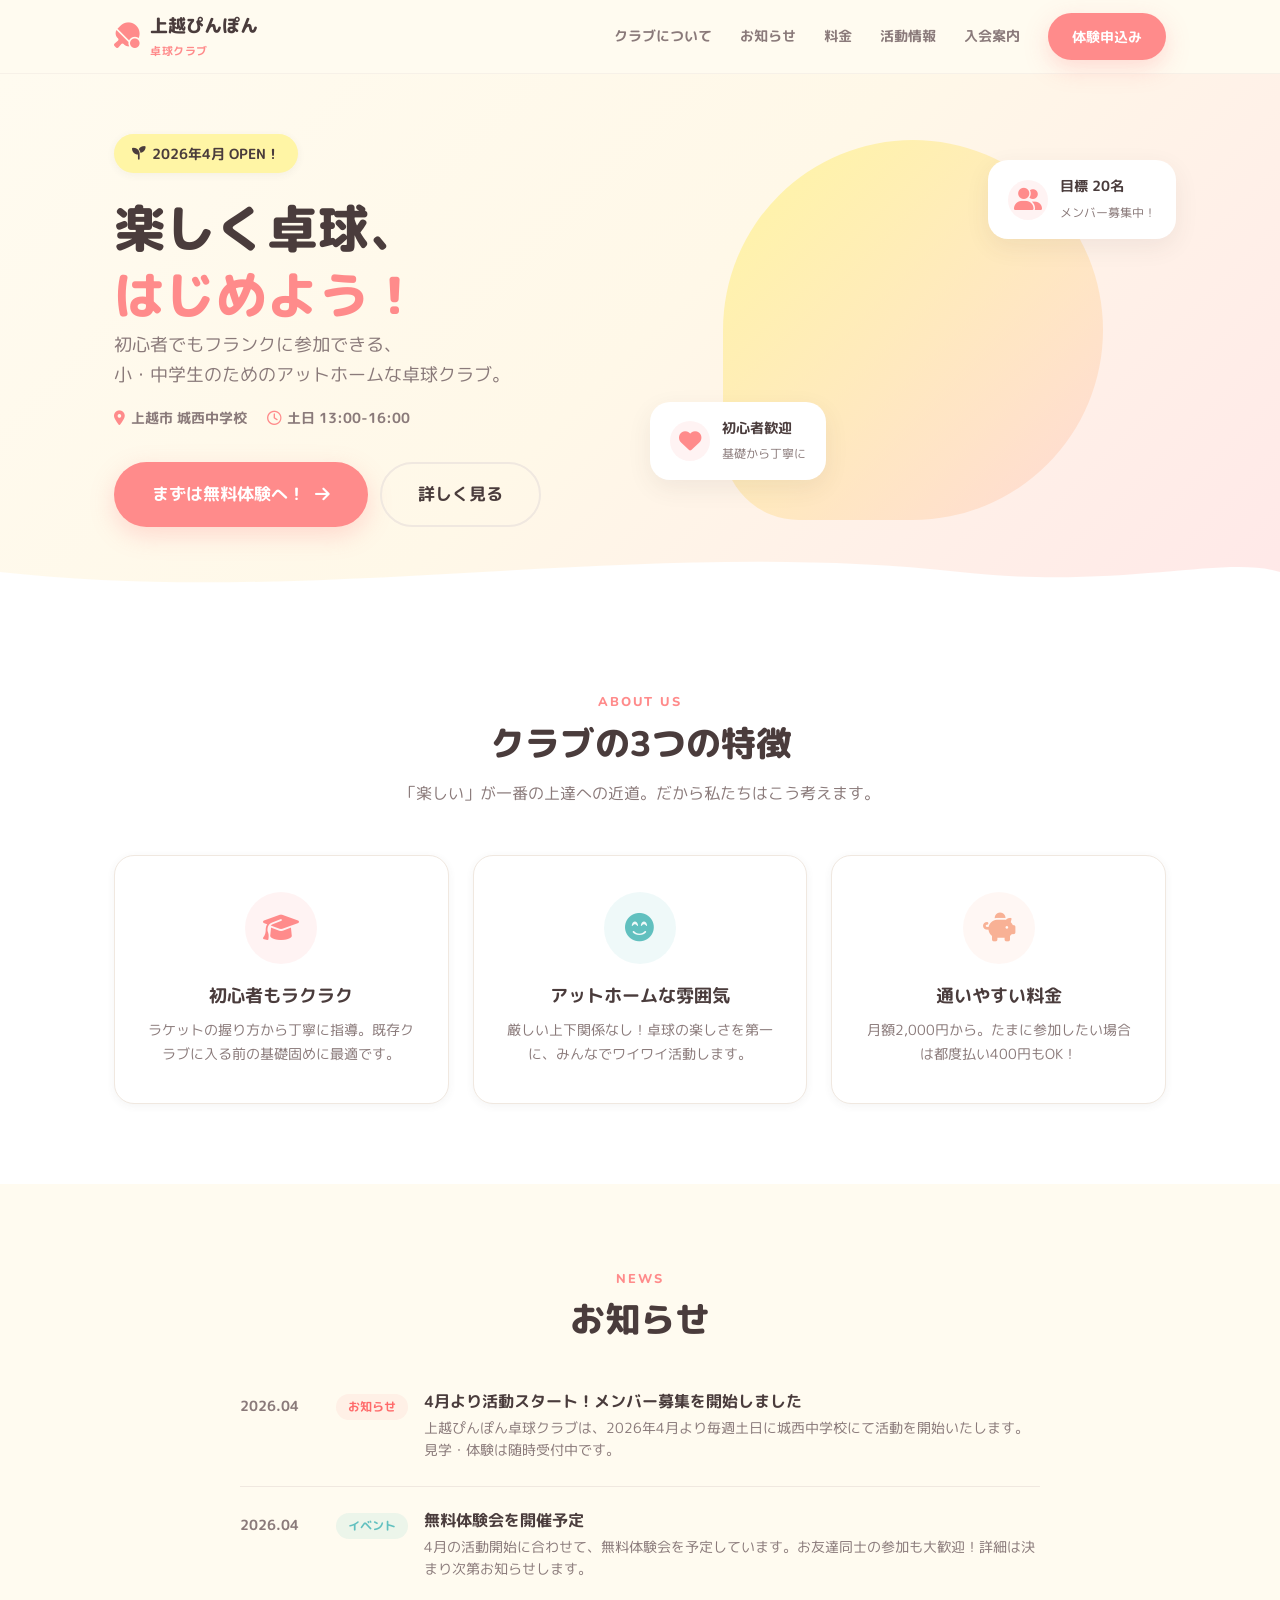
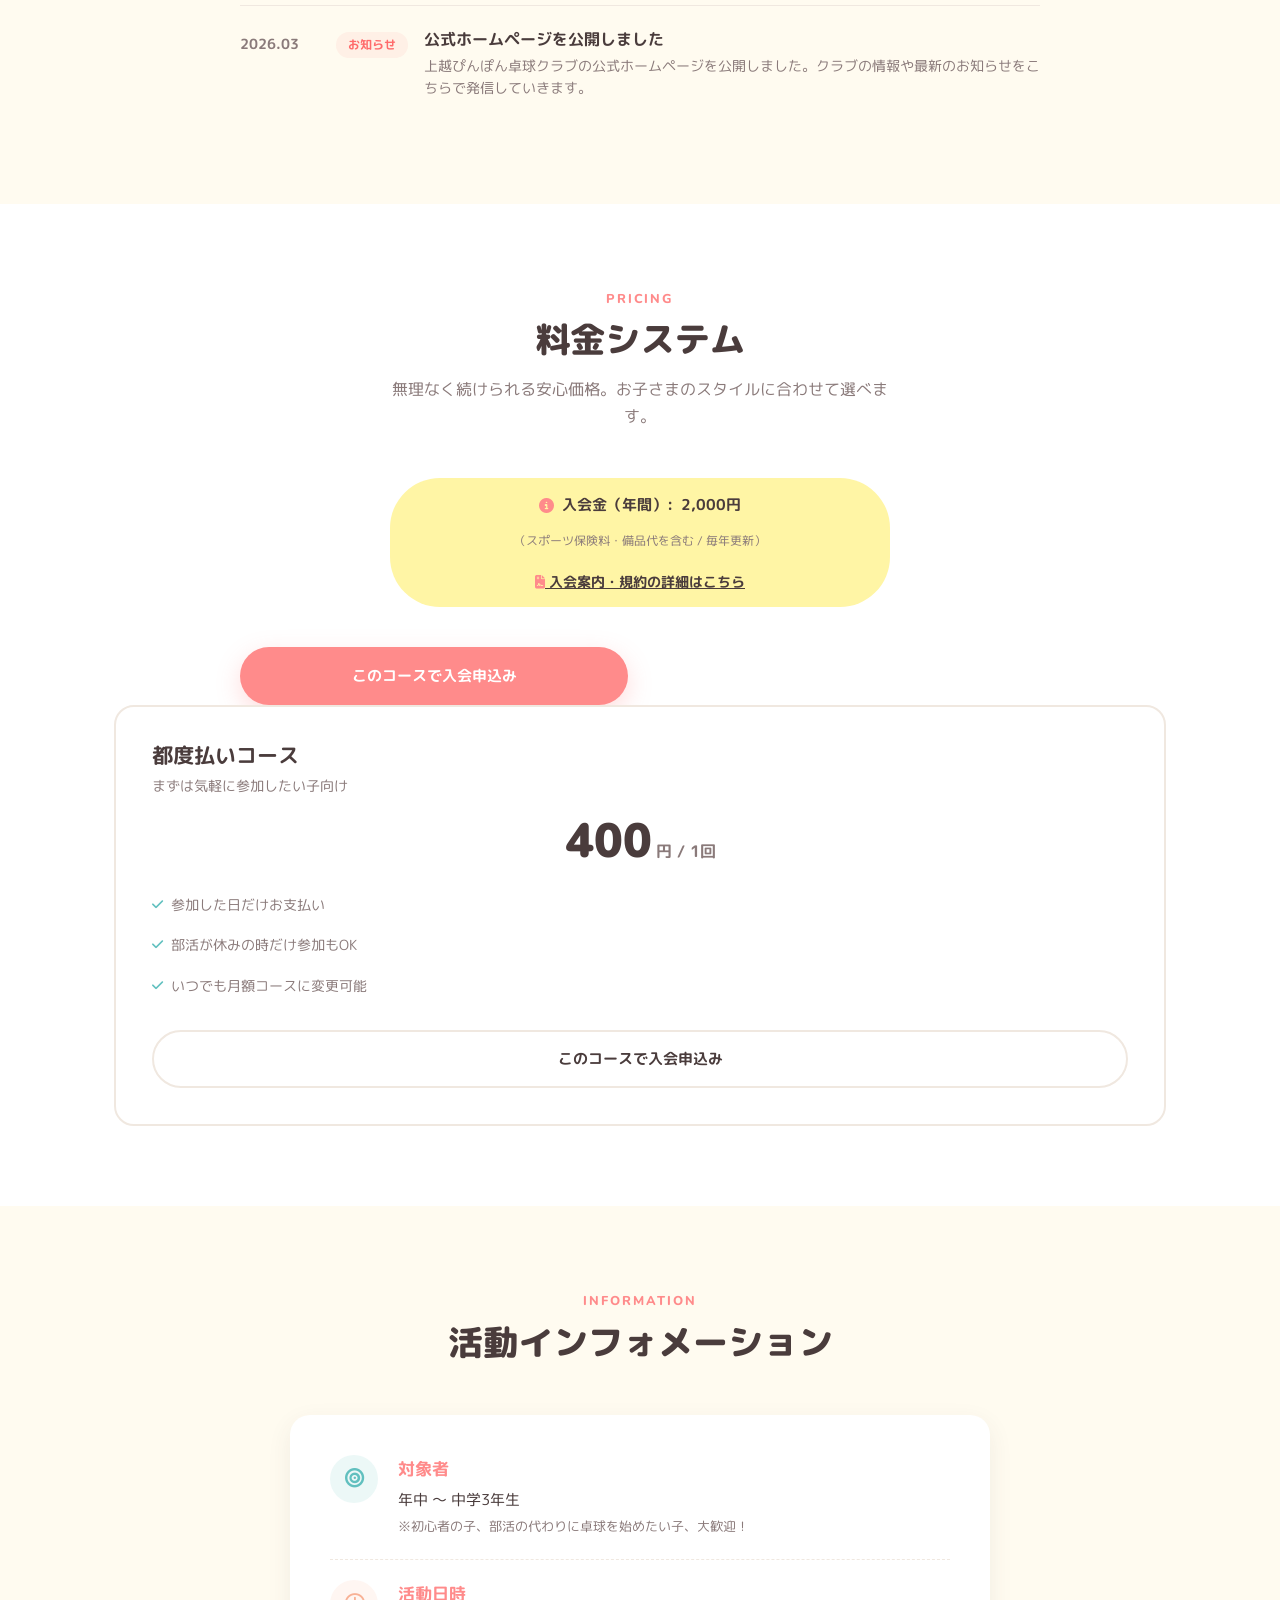
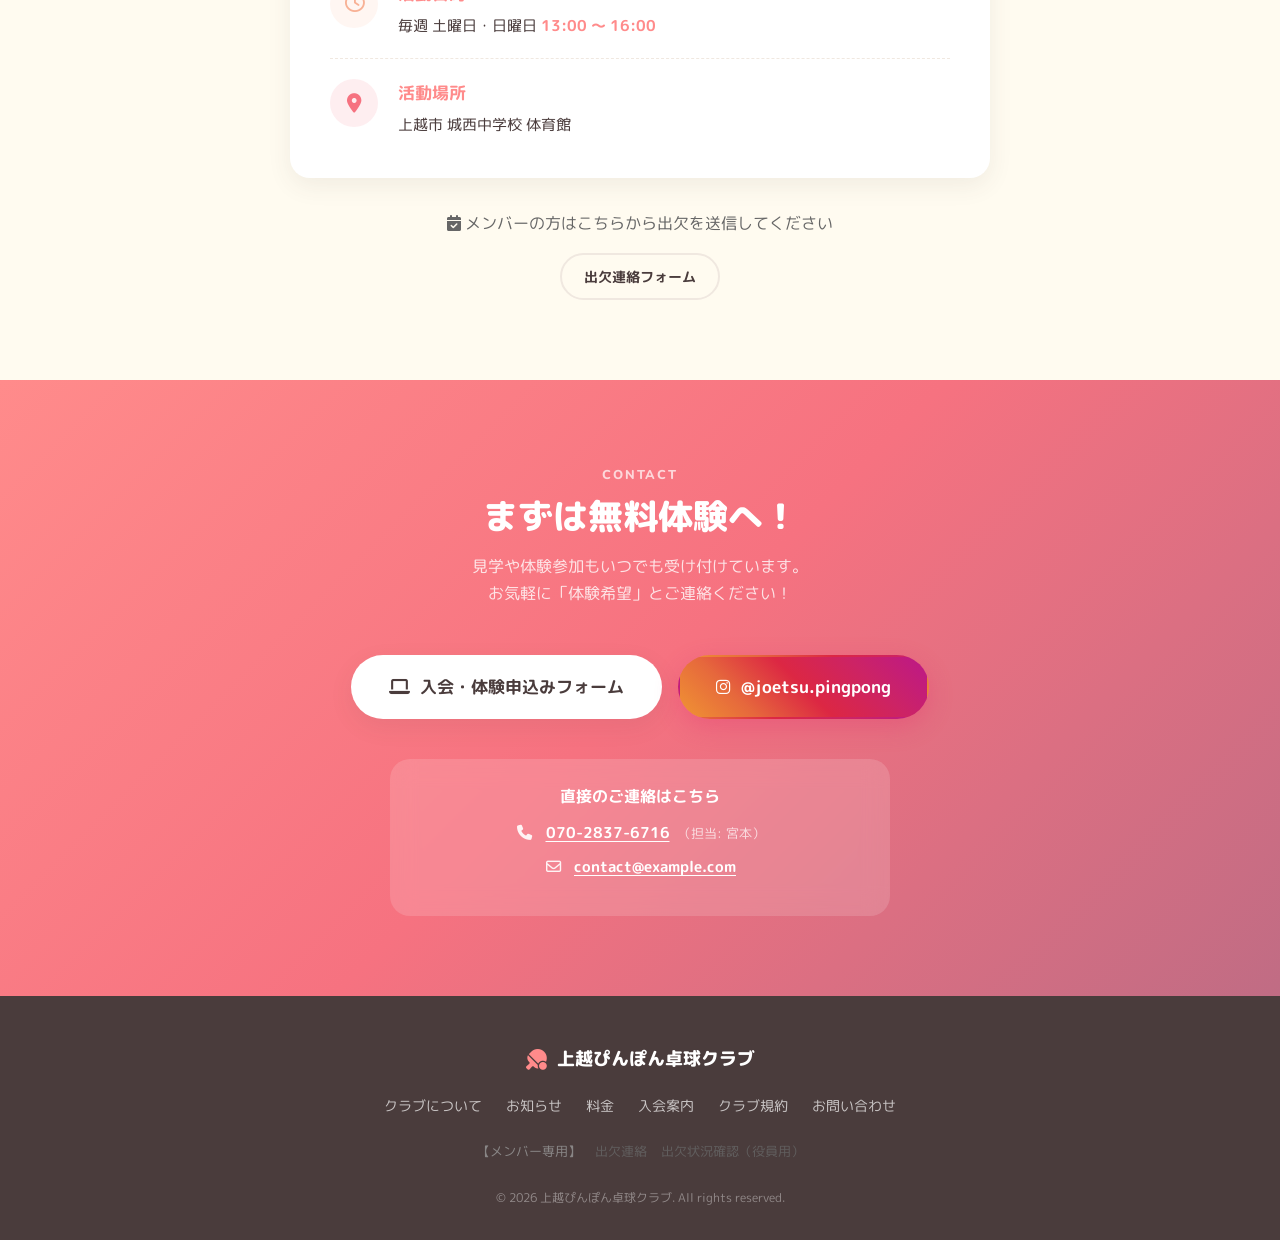
==== commit 9dfbe5e9: "Add membership guide pages (入会案内) - Create nyukai.html: web-view membership guide with step-by-step " ====
--- a/index.html
+++ b/index.html
@@ -48,6 +48,7 @@
                 <a href="#news">お知らせ</a>
                 <a href="#pricing">料金</a>
                 <a href="#info">活動情報</a>
+                <a href="nyukai.html">入会案内</a>
                 <a href="#contact" class="btn btn-primary btn-sm">体験申込み</a>
             </nav>
             <button class="hamburger" id="hamburger" aria-label="メニュー">
@@ -298,6 +299,7 @@
                 <a href="#about">クラブについて</a>
                 <a href="#news">お知らせ</a>
                 <a href="#pricing">料金</a>
+                <a href="nyukai.html">入会案内</a>
                 <a href="rules.html">クラブ規約</a>
                 <a href="#contact">お問い合わせ</a>
             </div>
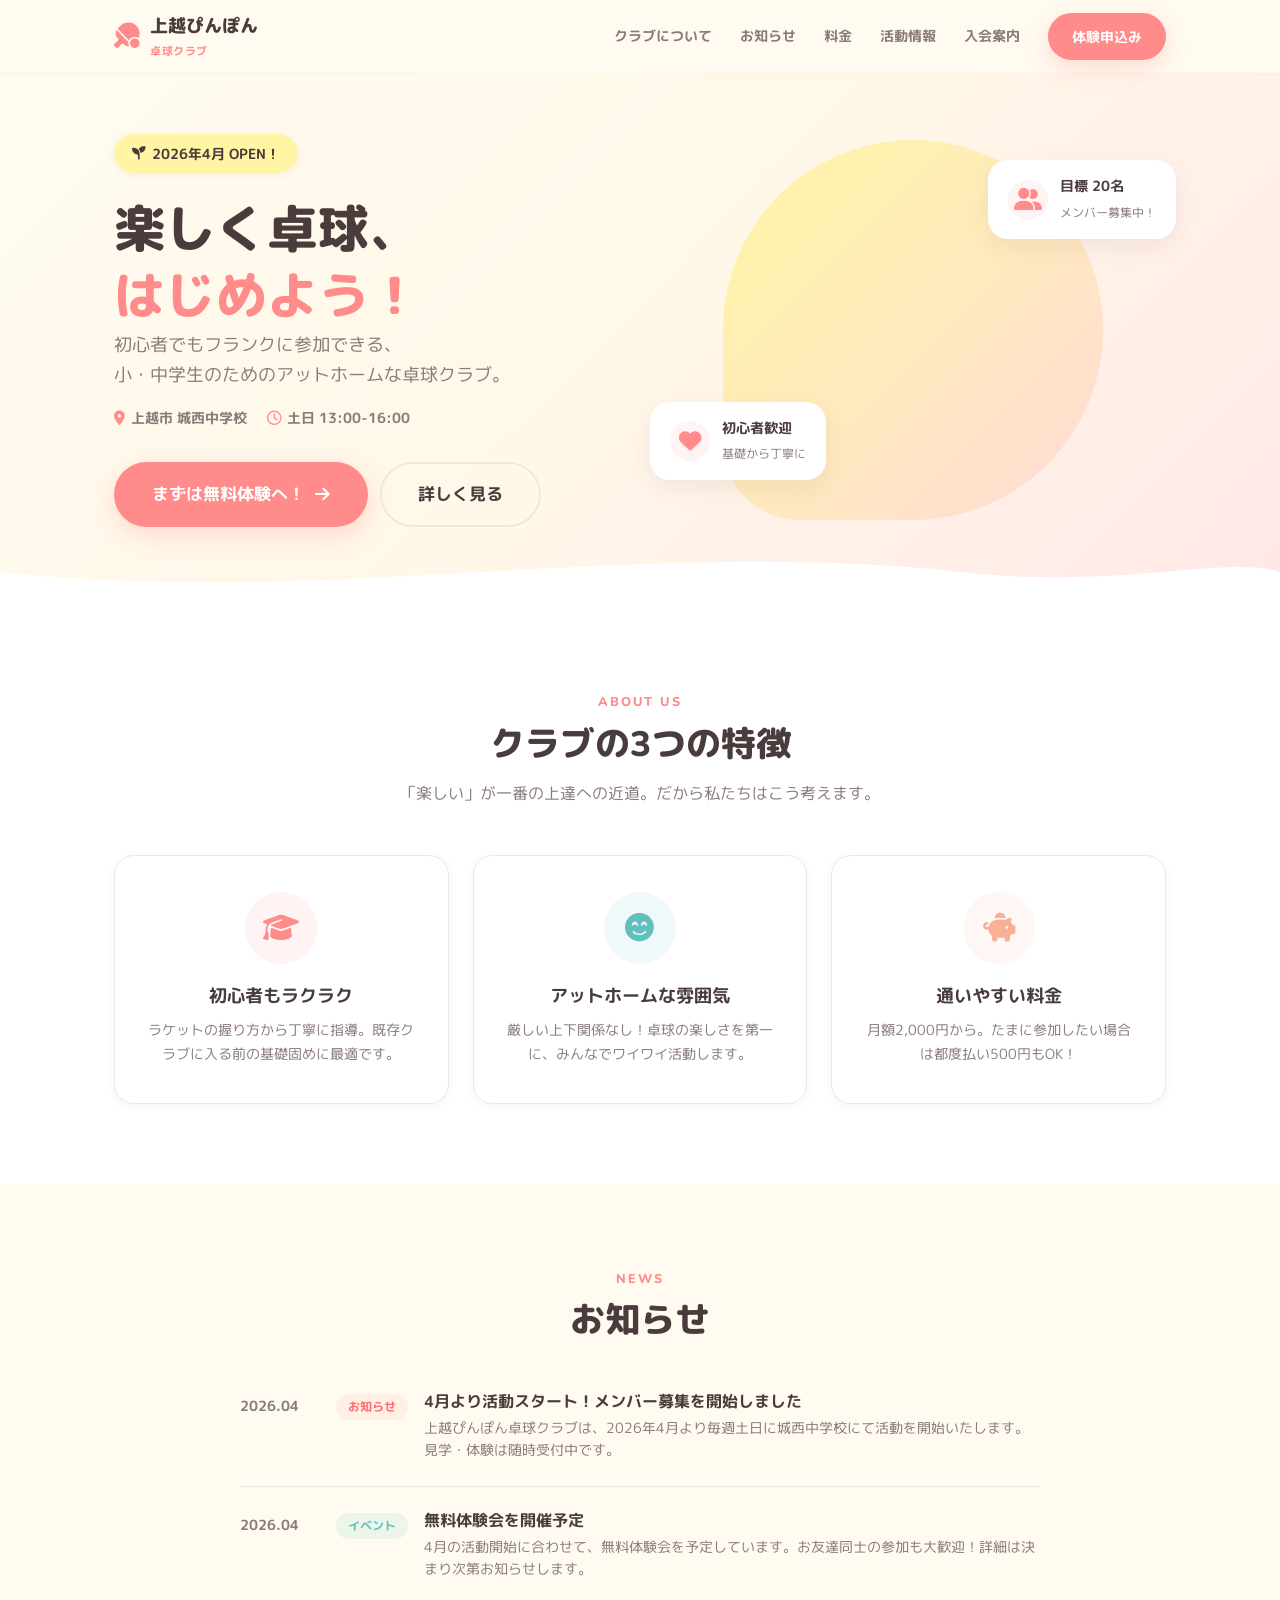
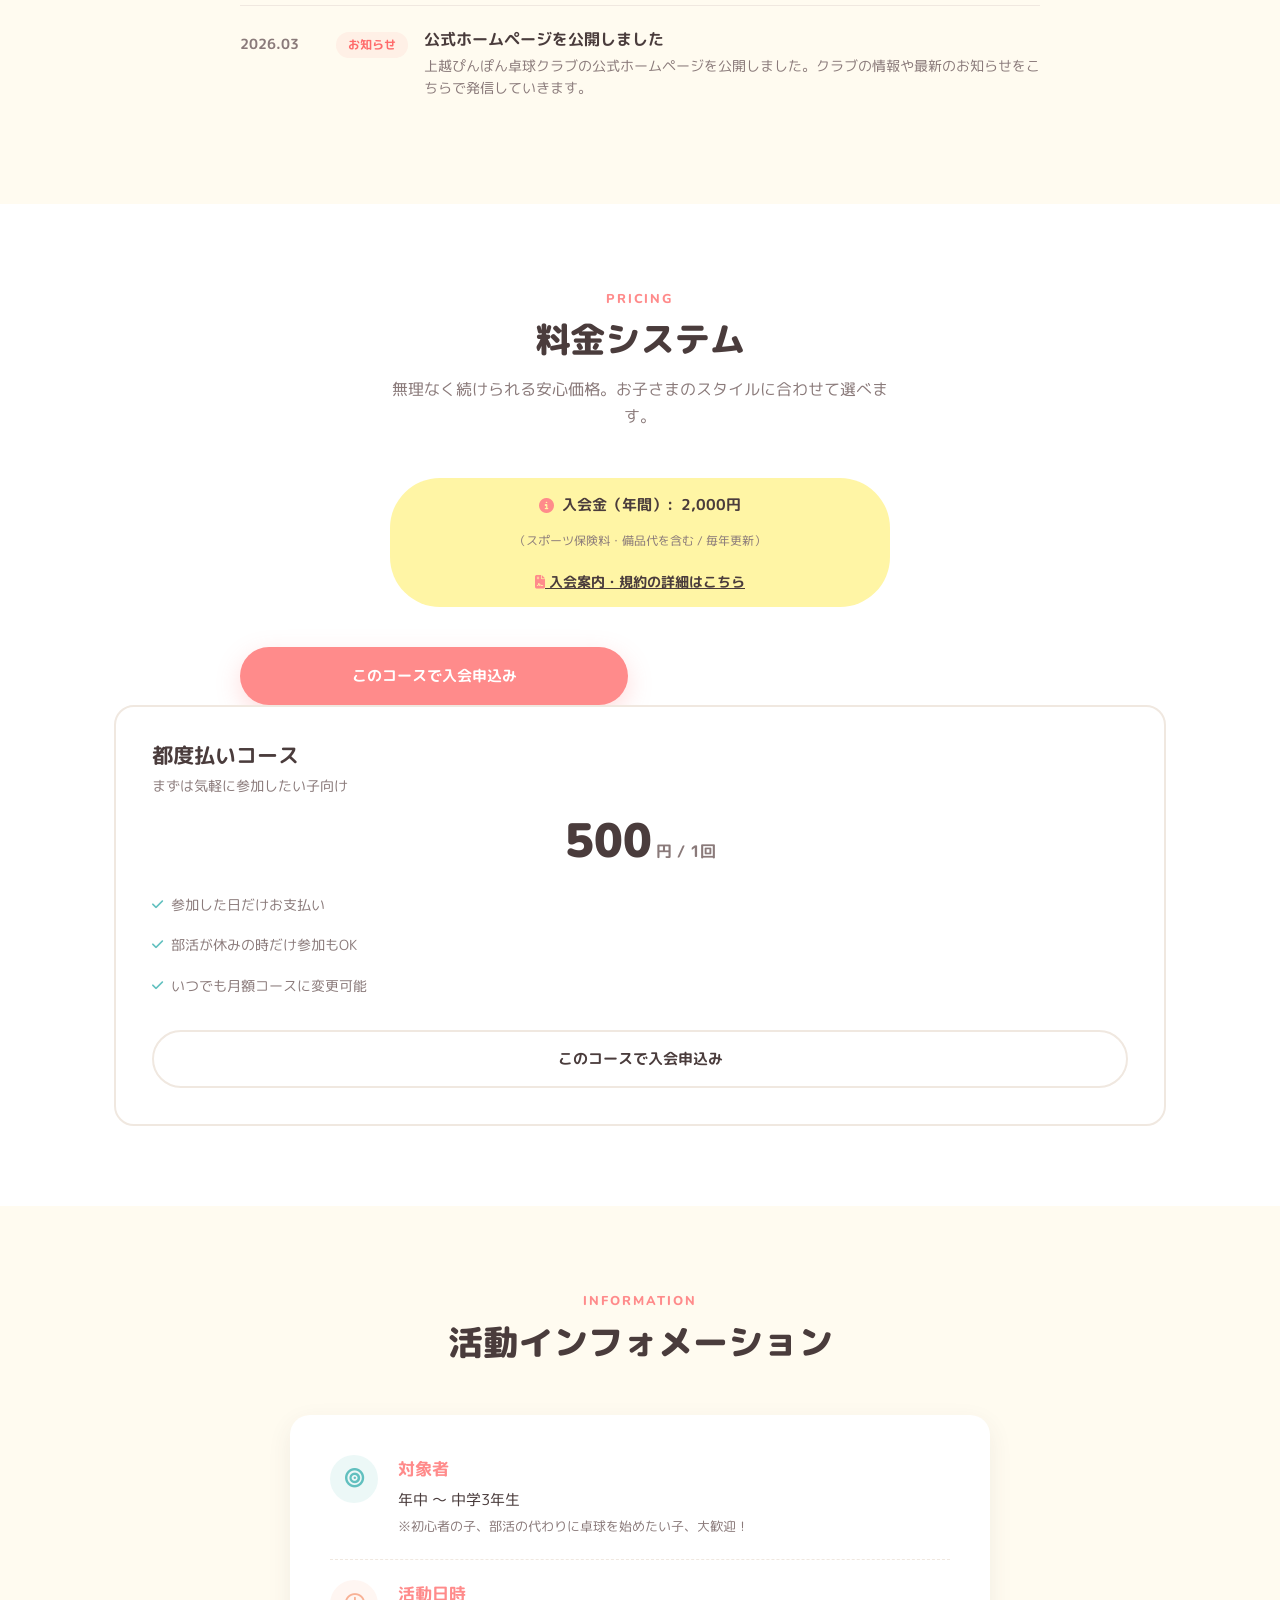
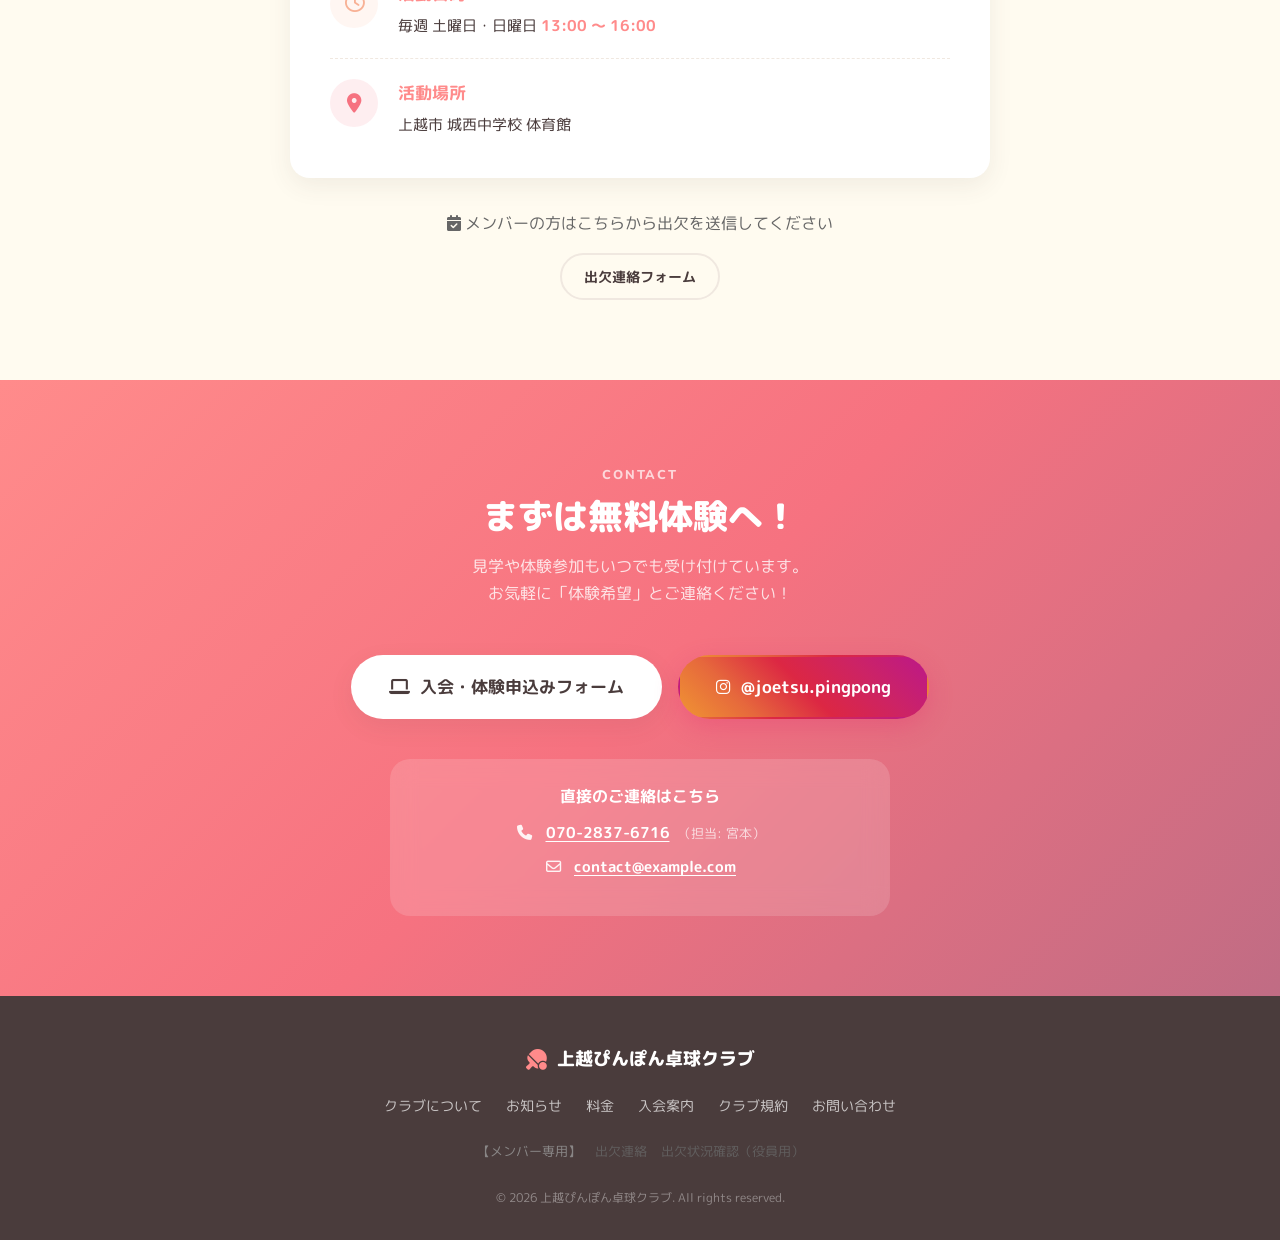
==== commit 97262427: "都度払いを400円→500円に変更" ====
--- a/index.html
+++ b/index.html
@@ -132,7 +132,7 @@
                             <i class="fa-solid fa-piggy-bank"></i>
                         </div>
                         <h3>通いやすい料金</h3>
-                        <p>月額2,000円から。たまに参加したい場合は都度払い400円もOK！</p>
+                        <p>月額2,000円から。たまに参加したい場合は都度払い500円もOK！</p>
                     </div>
                 </div>
             </div>
@@ -206,7 +206,7 @@
                             <p class="pricing-desc">まずは気軽に参加したい子向け</p>
                         </div>
                         <div class="pricing-amount">
-                            <span class="pricing-number">400</span>
+                            <span class="pricing-number">500</span>
                             <span class="pricing-unit">円 / 1回</span>
                         </div>
                         <ul class="pricing-features">
